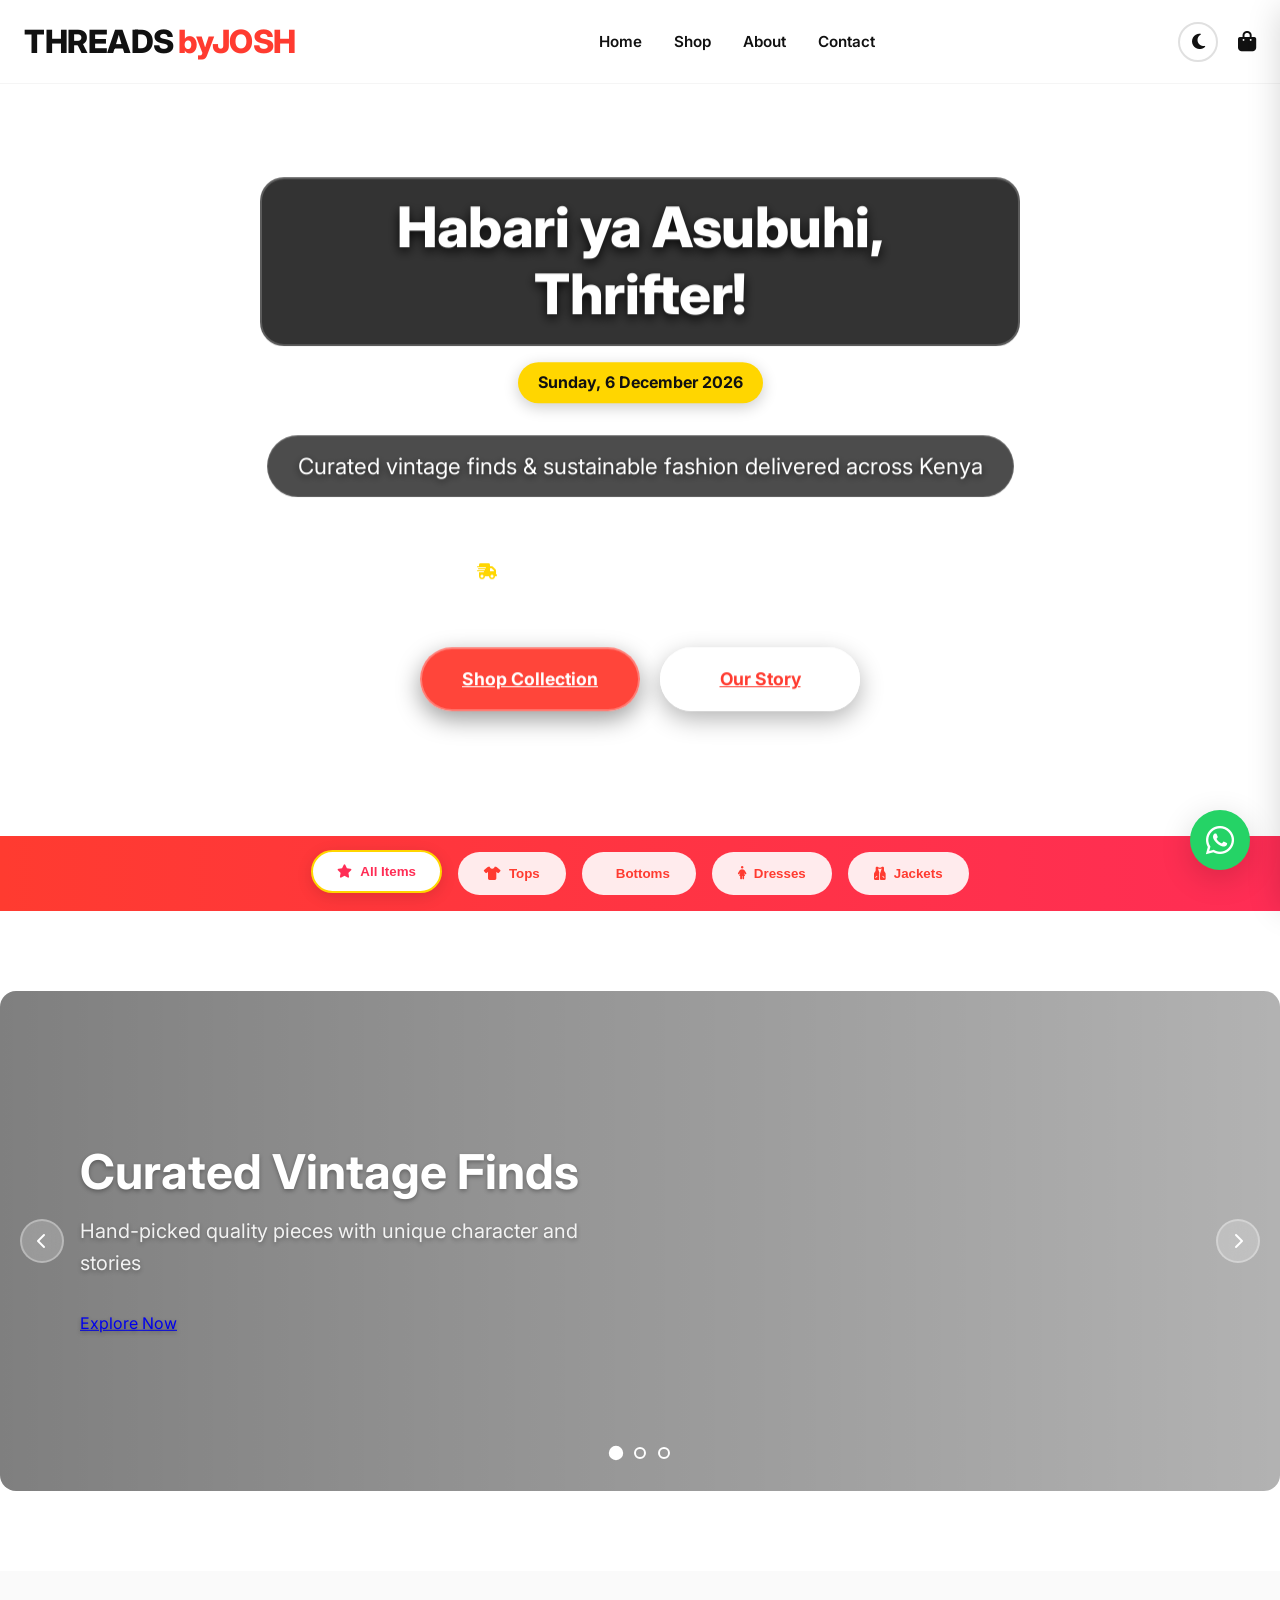
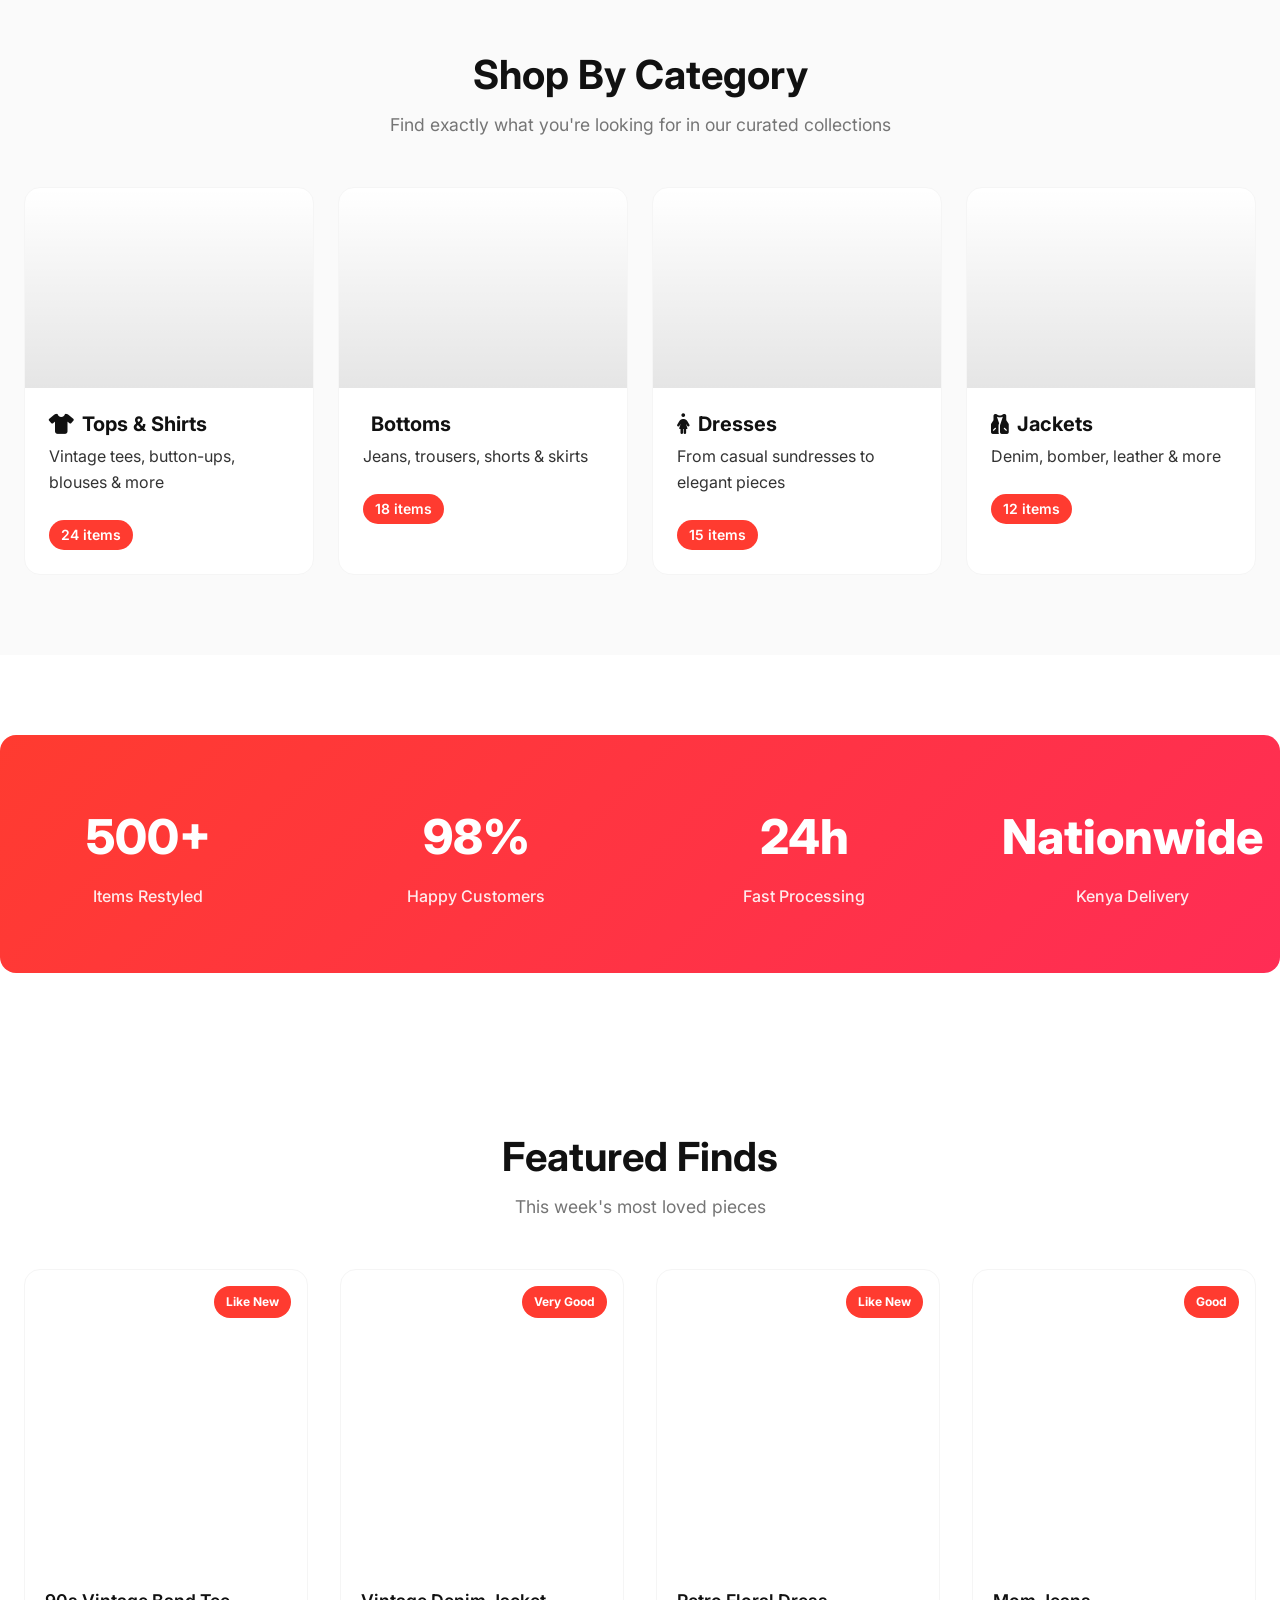
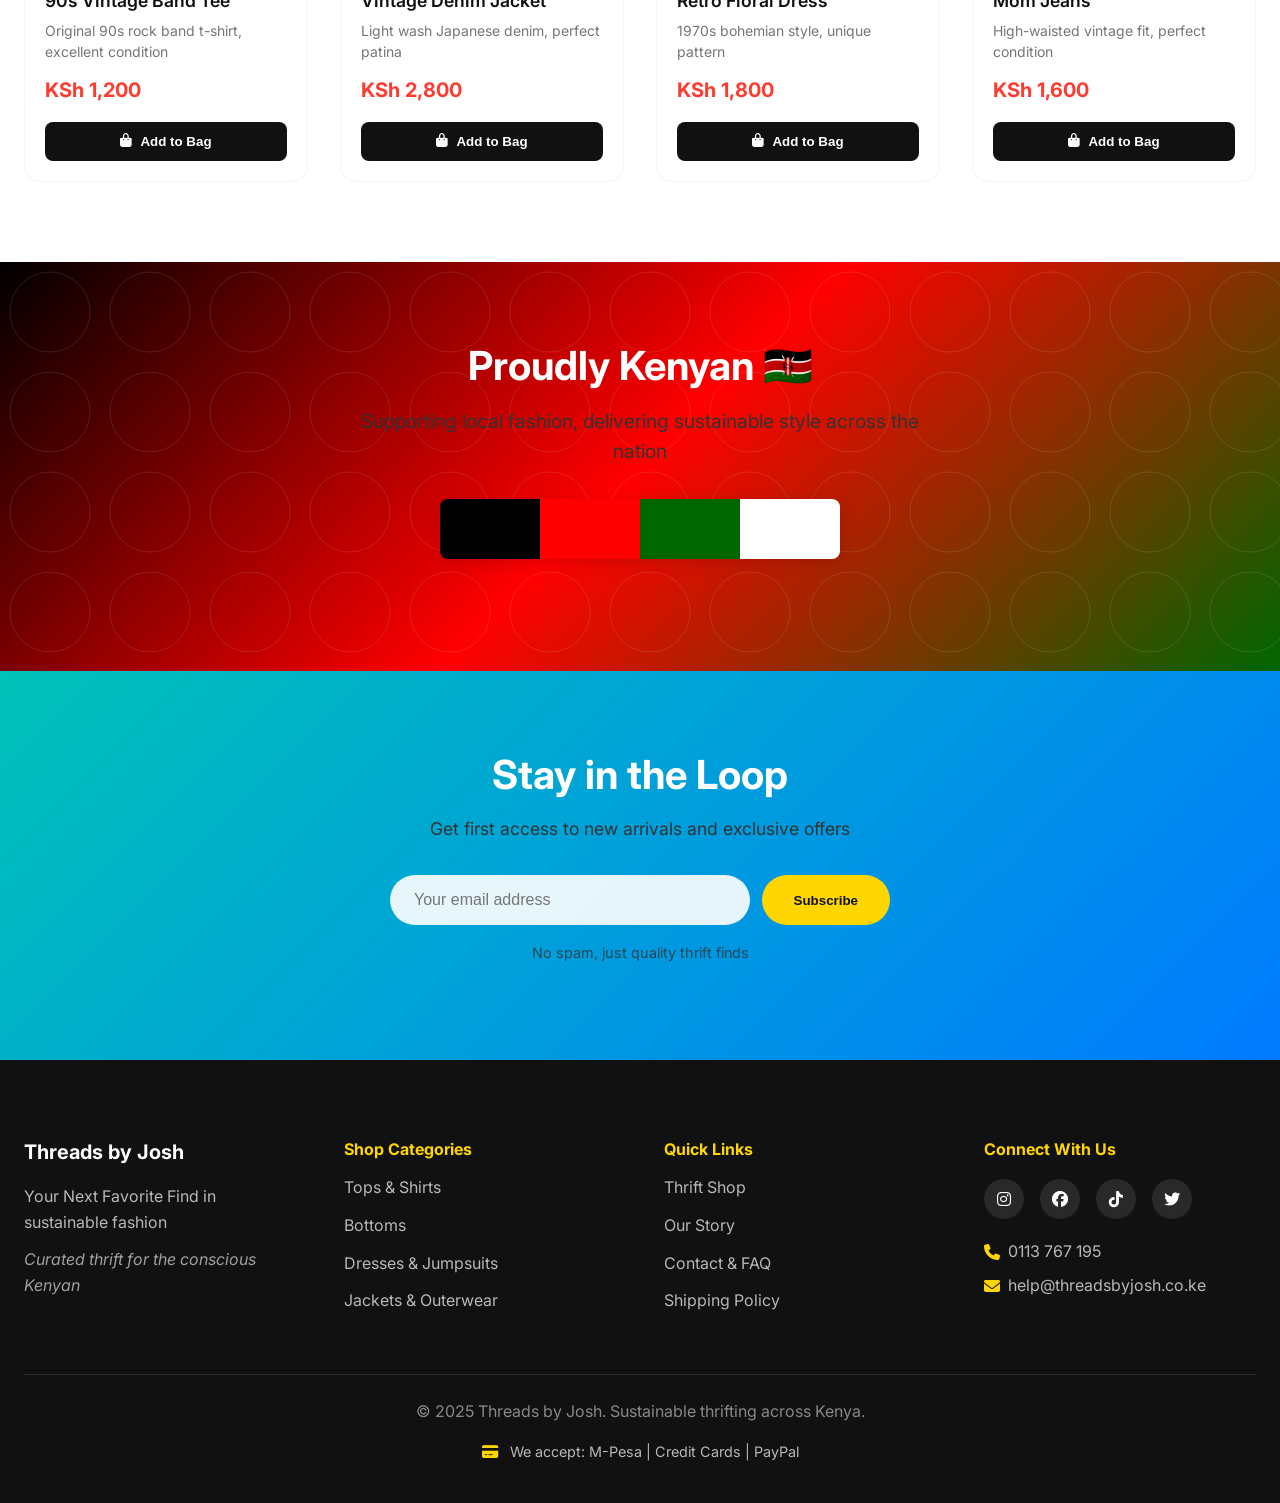
==== index.html @ c1e3c31a "Move website files to root directory" ====
<!DOCTYPE html>
<html lang="en">
<head>

    
    <!-- Add these favicon lines -->
    <link rel="apple-touch-icon" sizes="180x180" href="/apple-touch-icon.png">
    <link rel="icon" type="image/png" sizes="32x32" href="/favicon-32x32.png">
    <link rel="icon" type="image/png" sizes="16x16" href="/favicon-16x16.png">
    <link rel="manifest" href="/site.webmanifest">
    
    <!-- If you just have one logo file (simplest option) -->
    <link rel="shortcut icon" href="favicon.ico" type="image/x-icon">
    <link rel="icon" href="logo.png" type="image/png">
    
    <!-- Or for a simple SVG logo -->
    <link rel="icon" href="logo.svg" type="image/svg+xml">
    
    <!-- Your existing code continues... -->
    <meta charset="UTF-8">
    <meta name="viewport" content="width=device-width, initial-scale=1.0">
    <title>Threads by Josh | Sustainable Thrift Store Kenya</title>
    <!-- Rest of your head section -->

    <meta charset="UTF-8">
    <meta name="viewport" content="width=device-width, initial-scale=1.0">
    <title>Threads by Josh | Sustainable Thrift Store Kenya</title>
    <link rel="stylesheet" href="style.css">
    <link rel="stylesheet" href="https://cdnjs.cloudflare.com/ajax/libs/font-awesome/6.4.0/css/all.min.css">
    <link href="https://fonts.googleapis.com/css2?family=Inter:wght@300;400;500;600;700;800&display=swap" rel="stylesheet">
</head>
<body>
    <!-- Header -->
    <header>
        <div class="container">
            <nav>
                <a href="index.html" class="logo">THREADS<span>byJOSH</span></a>
                <ul class="nav-links">
                    <li><a href="index.html">Home</a></li>
                    <li><a href="products.html">Shop</a></li>
                    <li><a href="about.html">About</a></li>
                    <li><a href="contact.html">Contact</a></li>
                </ul>
                <div class="nav-icons">
                    <button id="themeToggle" class="theme-btn">
                        <i class="fas fa-moon"></i>
                    </button>
                    <div class="cart-icon">
                        <i class="fas fa-shopping-bag"></i>
                        <span class="cart-count">0</span>
                    </div>
                </div>
            </nav>
        </div>
    </header>

    <!-- Hero Section with Slider Background -->
    <section class="hero-slider">
        <div class="hero-slides">
            <!-- Using your local hero images -->
            <div class="hero-slide" style="background-image: url('images/hero/hero-bg-1.jpg');"></div>
            <div class="hero-slide" style="background-image: url('images/hero/hero-bg-2.jpg');"></div>
            <div class="hero-slide" style="background-image: url('images/hero/hero-bg-3.jpg');"></div>
            <div class="hero-slide" style="background-image: url('images/hero/hero-bg-4.jpg');"></div>
        </div>
        
        <div class="hero-content">
            <h1 id="greeting">Habari ya Asubuhi, Thrifter!</h1>
            <p class="date" id="currentDate"></p>
            <p class="tagline">Curated vintage finds & sustainable fashion delivered across Kenya</p>
            
            <div class="shipping-banner">
                <i class="fas fa-shipping-fast"></i>
                <span>FREE delivery on orders over KSh 5,000</span>
            </div>
            
            <div class="hero-buttons">
                <a href="products.html" class="btn">Shop Collection</a>
                <a href="about.html" class="btn btn-outline">Our Story</a>
            </div>
        </div>
        
        <div class="hero-slider-nav">
            <button class="hero-slider-dot active"></button>
            <button class="hero-slider-dot"></button>
            <button class="hero-slider-dot"></button>
            <button class="hero-slider-dot"></button>
        </div>
    </section>

    <!-- Category Navigation -->
    <section class="category-nav">
        <div class="container">
            <button class="category-btn active" data-category="all">
                <i class="fas fa-star"></i> All Items
            </button>
            <button class="category-btn" data-category="tops">
                <i class="fas fa-tshirt"></i> Tops
            </button>
            <button class="category-btn" data-category="bottoms">
                <i class="fas fa-jeans"></i> Bottoms
            </button>
            <button class="category-btn" data-category="dresses">
                <i class="fas fa-female"></i> Dresses
            </button>
            <button class="category-btn" data-category="jackets">
                <i class="fas fa-vest"></i> Jackets
            </button>
        </div>
    </section>

    <!-- Main Image Slider -->
    <section class="image-slider">
        <div class="slider-container">
            <!-- Using your local slider images -->
            <div class="slide" style="background-image: url('images/slider/slider-fashion-1.jpg');">
                <div class="slide-content">
                    <h3>Curated Vintage Finds</h3>
                    <p>Hand-picked quality pieces with unique character and stories</p>
                    <a href="products.html" class="btn" style="margin-top: 20px;">Explore Now</a>
                </div>
            </div>
            
            <div class="slide" style="background-image: url('images/slider/slider-fashion-2.jpg');">
                <div class="slide-content">
                    <h3>Nairobi Street Style</h3>
                    <p>Inspired by the vibrant fashion scene of Nairobi</p>
                    <a href="products.html" class="btn" style="margin-top: 20px;">Shop Styles</a>
                </div>
            </div>
            
            <div class="slide" style="background-image: url('images/slider/slider-fashion-3.jpg');">
                <div class="slide-content">
                    <h3>Sustainable Fashion</h3>
                    <p>Look good while doing good for the planet</p>
                    <a href="about.html" class="btn" style="margin-top: 20px;">Learn More</a>
                </div>
            </div>
        </div>
        
        <button class="slider-nav slider-prev">
            <i class="fas fa-chevron-left"></i>
        </button>
        <button class="slider-nav slider-next">
            <i class="fas fa-chevron-right"></i>
        </button>
        
        <div class="slider-dots">
            <button class="slider-dot active"></button>
            <button class="slider-dot"></button>
            <button class="slider-dot"></button>
        </div>
    </section>

    <!-- Shop Categories Grid -->
    <section class="categories-section">
        <div class="container">
            <div class="section-header">
                <h2>Shop By Category</h2>
                <p class="section-subtitle">Find exactly what you're looking for in our curated collections</p>
            </div>
            
            <div class="categories-grid">
                <!-- Category 1 -->
                <a href="products.html?category=tops" class="category-card" data-category="tops">
                    <div class="category-image" style="background-image: url('images/categories/tops-category.jpg');"></div>
                    <div class="category-content">
                        <h3><i class="fas fa-tshirt"></i> Tops & Shirts</h3>
                        <p>Vintage tees, button-ups, blouses & more</p>
                        <span class="category-count">24 items</span>
                    </div>
                </a>
                
                <!-- Category 2 -->
                <a href="products.html?category=bottoms" class="category-card" data-category="bottoms">
                    <div class="category-image" style="background-image: url('images/categories/bottoms-category.jpg');"></div>
                    <div class="category-content">
                        <h3><i class="fas fa-jeans"></i> Bottoms</h3>
                        <p>Jeans, trousers, shorts & skirts</p>
                        <span class="category-count">18 items</span>
                    </div>
                </a>
                
                <!-- Category 3 -->
                <a href="products.html?category=dresses" class="category-card" data-category="dresses">
                    <div class="category-image" style="background-image: url('images/categories/dresses-category.jpg');"></div>
                    <div class="category-content">
                        <h3><i class="fas fa-female"></i> Dresses</h3>
                        <p>From casual sundresses to elegant pieces</p>
                        <span class="category-count">15 items</span>
                    </div>
                </a>
                
                <!-- Category 4 -->
                <a href="products.html?category=jackets" class="category-card" data-category="jackets">
                    <div class="category-image" style="background-image: url('images/categories/jackets-category.jpg');"></div>
                    <div class="category-content">
                        <h3><i class="fas fa-vest"></i> Jackets</h3>
                        <p>Denim, bomber, leather & more</p>
                        <span class="category-count">12 items</span>
                    </div>
                </a>
            </div>
        </div>
    </section>

    <!-- Quick Stats -->
    <div class="quick-stats">
        <div class="stat-item">
            <span class="stat-number">500+</span>
            <span class="stat-label">Items Restyled</span>
        </div>
        <div class="stat-item">
            <span class="stat-number">98%</span>
            <span class="stat-label">Happy Customers</span>
        </div>
        <div class="stat-item">
            <span class="stat-number">24h</span>
            <span class="stat-label">Fast Processing</span>
        </div>
        <div class="stat-item">
            <span class="stat-number">Nationwide</span>
            <span class="stat-label">Kenya Delivery</span>
        </div>
    </div>

    <!-- Featured Products -->
    <section class="featured-products">
        <div class="container">
            <div class="section-header">
                <h2>Featured Finds</h2>
                <p class="section-subtitle">This week's most loved pieces</p>
            </div>
            
            <div class="products-grid">
                <!-- Product 1 -->
                <div class="product-card">
                    <div class="product-image" style="background-image: url('images/products/90s-band-tee.jpg');">
                        <span class="product-badge">Like New</span>
                    </div>
                    <div class="product-content">
                        <h3 class="product-title">90s Vintage Band Tee</h3>
                        <p class="product-description">Original 90s rock band t-shirt, excellent condition</p>
                        <div class="product-price">KSh 1,200</div>
                        <button class="add-to-cart" data-id="1">
                            <i class="fas fa-shopping-bag"></i> Add to Bag
                        </button>
                    </div>
                </div>
                
                <!-- Product 2 -->
                <div class="product-card">
                    <div class="product-image" style="background-image: url('images/products/vintage-denim-jacket.jpg');">
                        <span class="product-badge">Very Good</span>
                    </div>
                    <div class="product-content">
                        <h3 class="product-title">Vintage Denim Jacket</h3>
                        <p class="product-description">Light wash Japanese denim, perfect patina</p>
                        <div class="product-price">KSh 2,800</div>
                        <button class="add-to-cart" data-id="2">
                            <i class="fas fa-shopping-bag"></i> Add to Bag
                        </button>
                    </div>
                </div>
                
                <!-- Product 3 -->
                <div class="product-card">
                    <div class="product-image" style="background-image: url('images/products/retro-floral-dress.jpg');">
                        <span class="product-badge">Like New</span>
                    </div>
                    <div class="product-content">
                        <h3 class="product-title">Retro Floral Dress</h3>
                        <p class="product-description">1970s bohemian style, unique pattern</p>
                        <div class="product-price">KSh 1,800</div>
                        <button class="add-to-cart" data-id="3">
                            <i class="fas fa-shopping-bag"></i> Add to Bag
                        </button>
                    </div>
                </div>
                
                <!-- Product 4 -->
                <div class="product-card">
                    <div class="product-image" style="background-image: url('images/products/mom-jeans.jpg');">
                        <span class="product-badge">Good</span>
                    </div>
                    <div class="product-content">
                        <h3 class="product-title">Mom Jeans</h3>
                        <p class="product-description">High-waisted vintage fit, perfect condition</p>
                        <div class="product-price">KSh 1,600</div>
                        <button class="add-to-cart" data-id="4">
                            <i class="fas fa-shopping-bag"></i> Add to Bag
                        </button>
                    </div>
                </div>
            </div>
        </div>
    </section>

    <!-- Kenya Pride -->
    <section class="kenya-pride">
        <div class="container">
            <h2>Proudly Kenyan 🇰🇪</h2>
            <p style="font-size: 1.2rem; margin: 1rem 0; max-width: 600px; margin: 1rem auto;">
                Supporting local fashion, delivering sustainable style across the nation
            </p>
            <div class="kenya-flag">
                <div class="flag-stripe flag-black"></div>
                <div class="flag-stripe flag-red"></div>
                <div class="flag-stripe flag-green"></div>
                <div class="flag-stripe flag-white"></div>
            </div>
        </div>
    </section>

    <!-- Newsletter -->
    <section class="newsletter">
        <div class="container">
            <h2>Stay in the Loop</h2>
            <p style="margin: 1rem 0; font-size: 1.1rem;">
                Get first access to new arrivals and exclusive offers
            </p>
            <form class="newsletter-form">
                <input type="email" class="newsletter-input" placeholder="Your email address" required>
                <button type="submit" class="newsletter-btn">Subscribe</button>
            </form>
            <p style="margin-top: 1rem; font-size: 0.9rem; opacity: 0.8;">
                No spam, just quality thrift finds
            </p>
        </div>
    </section>

    <!-- Footer -->

<!-- Footer -->
<footer>
    <div class="container">
        <div class="footer-content">
            <div class="footer-section">
                <h3>Threads by Josh</h3>
                <p>Your Next Favorite Find in sustainable fashion</p>
                <p class="footer-tagline">Curated thrift for the conscious Kenyan</p>
            </div>
            <div class="footer-section">
                <h4>Shop Categories</h4>
                <a href="products.html?category=tops">Tops & Shirts</a>
                <a href="products.html?category=bottoms">Bottoms</a>
                <a href="products.html?category=dresses">Dresses & Jumpsuits</a>
                <a href="products.html?category=jackets">Jackets & Outerwear</a>
            </div>
            <div class="footer-section">
                <h4>Quick Links</h4>
                <a href="products.html">Thrift Shop</a>
                <a href="about.html">Our Story</a>
                <a href="contact.html">Contact & FAQ</a>
                <a href="contact.html#shipping">Shipping Policy</a>
            </div>
            <div class="footer-section">
                <h4>Connect With Us</h4>
                <div class="social-icons">
                    <a href="https://instagram.com/threadsbyjosh" target="_blank" aria-label="Instagram"><i class="fab fa-instagram"></i></a>
                    <a href="https://facebook.com/threadsbyjosh" target="_blank" aria-label="Facebook"><i class="fab fa-facebook"></i></a>
                    <a href="https://tiktok.com/@threadsbyjosh" target="_blank" aria-label="TikTok"><i class="fab fa-tiktok"></i></a>
                    <a href="https://x.com/threadsbyjosh" target="_blank" aria-label="X/Twitter"><i class="fab fa-twitter"></i></a>
                </div>
                <div class="contact-info">
                    <p><i class="fas fa-phone"></i> 0113 767 195</p>
                    <p><i class="fas fa-envelope"></i> help@threadsbyjosh.co.ke</p>
                </div>
            </div>
        </div>
        <p class="copyright">&copy; 2025 Threads by Josh. Sustainable thrifting across Kenya.</p>
        <p class="payment-methods">
            <i class="fas fa-credit-card"></i> We accept: M-Pesa | Credit Cards | PayPal
        </p>
    </div>
</footer>

   

    <!-- Cart Sidebar -->
    <div class="cart-sidebar">
        <div class="cart-header">
            <h3>Your Bag</h3>
            <button class="close-cart">
                <i class="fas fa-times"></i>
            </button>
        </div>
        <div class="cart-items">
            <!-- Cart items will be added here -->
        </div>
        <div class="cart-total">
            <h4>Total: KSh <span id="cartTotal">0</span></h4>
            <button class="checkout-btn">Proceed to Checkout</button>
            <p style="margin-top: 1rem; font-size: 0.9rem; opacity: 0.7;">
                Free delivery on orders over KSh 5,000
            </p>
        </div>
    </div>
    
    <div class="cart-overlay"></div>

    <!-- WhatsApp Float -->
    <a href="https://wa.me/254113767195?text=Hello%20Threads%20by%20Josh!%20I%20have%20a%20question%20about%20your%20thrift%20store." 
       class="whatsapp-float" 
       target="_blank" 
       aria-label="Chat on WhatsApp">
        <i class="fab fa-whatsapp"></i>
    </a>

    <script src="script.js"></script>
</body>
</html>
<link rel="icon" href="logo.png" type="image/png">
---- style.css ----
/* =========================================== */
/* THREADS BY JOSH - Complete Final CSS */
/* =========================================== */

/* Reset & Base Styles */
* {
    margin: 0;
    padding: 0;
    box-sizing: border-box;
}

:root {
    /* Thrifted.com Inspired Color Palette */
    --primary: #FF3B30; /* Vibrant red/orange */
    --secondary: #00C2B8; /* Turquoise teal */
    --accent: #FFD600; /* Bright yellow */
    --light: #FFFFFF;
    --dark: #111111;
    --text: #333333;
    --bg-light: #FAFAFA;
    --bg-dark: #0A0A0A;
    --gray-light: #F5F5F5;
    --gray-medium: #E0E0E0;
    --gray-dark: #757575;
    
    /* Additional vibrant colors */
    --vibrant-pink: #FF2D55;
    --vibrant-purple: #5856D6;
    --vibrant-green: #34C759;
    --vibrant-blue: #007AFF;
    
    /* Effects */
    --transition: all 0.3s cubic-bezier(0.4, 0, 0.2, 1);
    --shadow-sm: 0 2px 8px rgba(0, 0, 0, 0.08);
    --shadow-md: 0 4px 16px rgba(0, 0, 0, 0.12);
    --shadow-lg: 0 8px 32px rgba(0, 0, 0, 0.16);
    --radius-sm: 4px;
    --radius-md: 8px;
    --radius-lg: 16px;
    --radius-xl: 24px;
    --radius-full: 999px;
}

body {
    font-family: 'Inter', -apple-system, BlinkMacSystemFont, 'Segoe UI', Roboto, Oxygen, Ubuntu, Cantarell, sans-serif;
    line-height: 1.6;
    color: var(--text);
    background: var(--light);
    transition: var(--transition);
    -webkit-font-smoothing: antialiased;
}

body.dark-mode {
    --light: var(--bg-dark);
    --dark: #FFFFFF;
    --text: #E0E0E0;
    --bg-light: var(--bg-dark);
    background: var(--bg-dark);
    color: var(--dark);
}

.container {
    max-width: 1280px;
    margin: 0 auto;
    padding: 0 24px;
}

/* ========== TYPOGRAPHY ========== */
h1, h2, h3, h4, h5, h6 {
    font-weight: 700;
    line-height: 1.2;
    margin-bottom: 1rem;
}

h1 {
    font-size: 3.5rem;
    font-weight: 800;
    letter-spacing: -0.5px;
}

h2 {
    font-size: 2.5rem;
    font-weight: 700;
}

h3 {
    font-size: 1.75rem;
}

h4 {
    font-size: 1.25rem;
}

p {
    margin-bottom: 1rem;
    color: var(--text);
}

body.dark-mode p {
    color: var(--dark);
}

/* Logo */
.logo {
    font-size: 2rem;
    font-weight: 800;
    color: var(--dark);
    text-decoration: none;
    letter-spacing: -0.5px;
    display: flex;
    align-items: center;
    gap: 4px;
}

.logo span {
    color: var(--primary);
}

.dark-mode .logo {
    color: var(--dark);
}

/* ========== HEADER & NAVIGATION ========== */
header {
    background: var(--light);
    padding: 16px 0;
    position: sticky;
    top: 0;
    z-index: 1000;
    border-bottom: 1px solid var(--gray-light);
    backdrop-filter: blur(10px);
    background: rgba(255, 255, 255, 0.95);
}

.dark-mode header {
    background: rgba(10, 10, 10, 0.95);
    border-bottom: 1px solid rgba(255, 255, 255, 0.1);
}

nav {
    display: flex;
    justify-content: space-between;
    align-items: center;
}

.nav-links {
    display: flex;
    list-style: none;
    gap: 32px;
}

.nav-links a {
    color: var(--dark);
    text-decoration: none;
    font-weight: 600;
    font-size: 0.95rem;
    transition: var(--transition);
    position: relative;
    padding: 8px 0;
}

.dark-mode .nav-links a {
    color: var(--dark);
}

.nav-links a:hover,
.nav-links a.active {
    color: var(--primary);
}

.nav-links a::after {
    content: '';
    position: absolute;
    bottom: 0;
    left: 0;
    width: 0;
    height: 2px;
    background: var(--primary);
    transition: var(--transition);
}

.nav-links a:hover::after,
.nav-links a.active::after {
    width: 100%;
}

.nav-icons {
    display: flex;
    align-items: center;
    gap: 20px;
}

/* Theme Toggle Button */
.theme-btn {
    width: 40px;
    height: 40px;
    border-radius: var(--radius-full);
    border: 2px solid var(--gray-medium);
    background: transparent;
    color: var(--dark);
    cursor: pointer;
    display: flex;
    align-items: center;
    justify-content: center;
    transition: var(--transition);
    font-size: 1.1rem;
}

.dark-mode .theme-btn {
    border-color: rgba(255, 255, 255, 0.2);
    color: var(--dark);
}

.theme-btn:hover {
    border-color: var(--primary);
    background: var(--primary);
    color: white;
    transform: rotate(15deg);
}

/* Cart Icon */
.cart-icon {
    position: relative;
    cursor: pointer;
    font-size: 1.3rem;
    color: var(--dark);
    transition: var(--transition);
}

.dark-mode .cart-icon {
    color: var(--dark);
}

.cart-icon:hover {
    color: var(--primary);
    transform: translateY(-2px);
}

.cart-count {
    position: absolute;
    top: -8px;
    right: -8px;
    background: var(--primary);
    color: white;
    font-size: 0.75rem;
    font-weight: 700;
    width: 20px;
    height: 20px;
    border-radius: var(--radius-full);
    display: flex;
    align-items: center;
    justify-content: center;
}

/* ========== HERO SLIDER ========== */

/* ========== HERO SLIDER ========== */
.hero-slider {
    min-height: 80vh;
    position: relative;
    overflow: hidden;
}

.hero-slides {
    display: flex;
    height: 100%;
    transition: transform 0.5s ease;
}

.hero-slide {
    min-width: 100%;
    height: 80vh;
    background-size: cover;
    background-position: center;
    position: relative;
}

/* NO COLOR OVERLAY - Just pure images */

.hero-content {
    position: absolute;
    top: 50%;
    left: 50%;
    transform: translate(-50%, -50%);
    z-index: 2;
    color: white;
    text-align: center;
    width: 100%;
    max-width: 800px;
    padding: 0 20px;
}

/* Main greeting text */
.hero-content h1 {
    font-size: 3.5rem;
    margin-bottom: 1rem;
    animation: fadeInUp 0.8s ease;
    background: rgba(0, 0, 0, 0.8);
    display: inline-block;
    padding: 15px 40px;
    border-radius: var(--radius-xl);
    backdrop-filter: blur(10px);
    border: 2px solid rgba(255, 255, 255, 0.2);
    text-shadow: 0 4px 12px rgba(0, 0, 0, 0.9);
}

/* Tagline */
.tagline {
    font-size: 1.4rem;
    color: white;
    margin-bottom: 1.5rem;
    animation: fadeInUp 0.8s ease 0.2s both;
    background: rgba(0, 0, 0, 0.7);
    display: inline-block;
    padding: 12px 30px;
    border-radius: var(--radius-full);
    backdrop-filter: blur(10px);
    border: 1px solid rgba(255, 255, 255, 0.15);
    text-shadow: 0 2px 8px rgba(0, 0, 0, 0.7);
}

/* Date */
.date {
    font-size: 1rem;
    background: var(--accent);
    color: var(--dark);
    padding: 8px 20px;
    border-radius: var(--radius-full);
    font-weight: 700;
    animation: fadeInUp 0.8s ease 0.4s both;
    display: inline-block;
    margin-bottom: 2rem;
    box-shadow: 0 4px 15px rgba(0, 0, 0, 0.2);
}

/* Shipping banner */
.shipping-banner {
    display: inline-flex;
    align-items: center;
    gap: 8px;
    background: rgba(0, 0, 0, 0.8);
    color: white;
    padding: 12px 24px;
    border-radius: var(--radius-full);
    margin-top: 10px;
    margin-bottom: 30px;
    backdrop-filter: blur(10px);
    border: 1px solid rgba(255, 255, 255, 0.2);
    animation: fadeInUp 0.8s ease 0.8s both;
}

.shipping-banner i {
    color: var(--accent);
}

/* ========== HERO BUTTONS (FIXED) ========== */
.hero-buttons {
    display: flex;
    gap: 20px;
    justify-content: center;
    margin-top: 20px;
    animation: fadeInUp 0.8s ease 1s both;
}

/* Primary button - Shop Collection */
.hero-buttons .btn {
    background: rgba(255, 59, 48, 0.95);
    color: white;
    border: none;
    padding: 16px 40px;
    font-size: 1.1rem;
    font-weight: 700;
    border-radius: var(--radius-full);
    backdrop-filter: blur(10px);
    border: 2px solid rgba(255, 255, 255, 0.3);
    min-width: 200px;
    text-align: center;
    box-shadow: 0 8px 25px rgba(0, 0, 0, 0.4);
    transition: all 0.3s ease;
}

.hero-buttons .btn:hover {
    background: #FF2D55;
    transform: translateY(-4px) scale(1.05);
    border-color: rgba(255, 255, 255, 0.5);
    box-shadow: 0 15px 40px rgba(255, 45, 85, 0.5);
}

/* Secondary button - Our Story */
.hero-buttons .btn-outline {
    background: rgba(255, 255, 255, 0.9);
    border: 2px solid white;
    color: var(--primary);
    padding: 16px 40px;
    font-size: 1.1rem;
    font-weight: 700;
    border-radius: var(--radius-full);
    backdrop-filter: blur(10px);
    min-width: 200px;
    text-align: center;
    box-shadow: 0 8px 25px rgba(0, 0, 0, 0.3);
    transition: all 0.3s ease;
}

.hero-buttons .btn-outline:hover {
    background: white;
    color: var(--primary);
    transform: translateY(-4px) scale(1.05);
    box-shadow: 0 15px 40px rgba(255, 255, 255, 0.3);
}

/* Hero slider navigation */
.hero-slider-nav {
    position: absolute;
    bottom: 40px;
    left: 50%;
    transform: translateX(-50%);
    display: flex;
    gap: 12px;
    z-index: 3;
}

.hero-slider-dot {
    width: 10px;
    height: 10px;
    border-radius: var(--radius-full);
    border: 2px solid white;
    background: transparent;
    cursor: pointer;
    transition: var(--transition);
}

.hero-slider-dot.active {
    background: white;
    transform: scale(1.2);
}

/* Shipping banner */
.shipping-banner {
    display: inline-flex;
    align-items: center;
    gap: 8px;
    background: rgba(255, 255, 255, 0.2);
    padding: 12px 24px;
    border-radius: var(--radius-full);
    margin-top: 24px;
    backdrop-filter: blur(10px);
    border: 1px solid rgba(255, 255, 255, 0.3);
    animation: fadeInUp 0.8s ease 0.8s both;
}

.shipping-banner i {
    color: var(--accent);
}

/* Hero slider navigation */
.hero-slider-nav {
    position: absolute;
    bottom: 40px;
    left: 50%;
    transform: translateX(-50%);
    display: flex;
    gap: 12px;
    z-index: 3;
}

.hero-slider-dot {
    width: 10px;
    height: 10px;
    border-radius: var(--radius-full);
    border: 2px solid white;
    background: transparent;
    cursor: pointer;
    transition: var(--transition);
}

.hero-slider-dot.active {
    background: white;
    transform: scale(1.2);
}

/* ========== CATEGORY NAVIGATION ========== */
.category-nav {
    background: linear-gradient(90deg, var(--primary), var(--vibrant-pink));
    padding: 1rem 0;
    margin: 2rem 0;
    position: sticky;
    top: 73px;
    z-index: 999;
}

.category-nav .container {
    display: flex;
    justify-content: center;
    gap: 1rem;
    flex-wrap: wrap;
}

.category-btn {
    padding: 12px 24px;
    background: rgba(255, 255, 255, 0.9);
    color: var(--primary);
    border: 2px solid transparent;
    border-radius: var(--radius-full);
    font-weight: 700;
    cursor: pointer;
    transition: var(--transition);
    display: flex;
    align-items: center;
    gap: 8px;
}

.category-btn:hover,
.category-btn.active {
    background: white;
    color: var(--vibrant-pink);
    border-color: var(--accent);
    transform: translateY(-2px);
    box-shadow: var(--shadow-md);
}

/* ========== IMAGE SLIDER ========== */
.image-slider {
    position: relative;
    height: 500px;
    overflow: hidden;
    border-radius: var(--radius-lg);
    margin: 80px 0;
}

.slider-container {
    display: flex;
    height: 100%;
    transition: transform 0.5s cubic-bezier(0.4, 0, 0.2, 1);
}

.slide {
    min-width: 100%;
    height: 100%;
    background-size: cover;
    background-position: center;
    position: relative;
}

.slide::after {
    content: '';
    position: absolute;
    top: 0;
    left: 0;
    right: 0;
    bottom: 0;
    background: linear-gradient(to right, rgba(0,0,0,0.5), rgba(0,0,0,0.3));
}

.slide-content {
    position: absolute;
    top: 50%;
    left: 80px;
    transform: translateY(-50%);
    z-index: 2;
    color: white;
    max-width: 500px;
    text-shadow: 0 2px 4px rgba(0,0,0,0.3);
}

.slide-content h3 {
    font-size: 3rem;
    color: white;
    margin-bottom: 16px;
    line-height: 1.1;
}

.slide-content p {
    font-size: 1.25rem;
    color: rgba(255, 255, 255, 0.9);
    margin-bottom: 32px;
}

/* Smaller, elegant slider arrows */
.slider-nav {
    position: absolute;
    top: 50%;
    transform: translateY(-50%);
    width: 44px;
    height: 44px;
    background: rgba(255, 255, 255, 0.2);
    backdrop-filter: blur(10px);
    border: 2px solid rgba(255, 255, 255, 0.3);
    border-radius: var(--radius-full);
    display: flex;
    align-items: center;
    justify-content: center;
    cursor: pointer;
    transition: var(--transition);
    z-index: 3;
    font-size: 1rem;
    color: white;
}

.slider-nav:hover {
    background: rgba(255, 255, 255, 0.3);
    border-color: rgba(255, 255, 255, 0.5);
    transform: translateY(-50%) scale(1.1);
}

.slider-prev {
    left: 20px;
}

.slider-next {
    right: 20px;
}

.slider-dots {
    position: absolute;
    bottom: 32px;
    left: 50%;
    transform: translateX(-50%);
    display: flex;
    gap: 12px;
    z-index: 3;
}

.slider-dot {
    width: 12px;
    height: 12px;
    border-radius: var(--radius-full);
    border: 2px solid white;
    background: transparent;
    cursor: pointer;
    transition: var(--transition);
}

.slider-dot.active {
    background: white;
    transform: scale(1.2);
}

/* ========== SHOP CATEGORIES ========== */
.categories-section {
    padding: 80px 0;
    background: var(--bg-light);
}

.dark-mode .categories-section {
    background: var(--bg-dark);
}

.section-header {
    text-align: center;
    margin-bottom: 48px;
}

.section-header h2 {
    font-size: 2.5rem;
    color: var(--dark);
    margin-bottom: 12px;
}

.dark-mode .section-header h2 {
    color: var(--dark);
}

.section-subtitle {
    font-size: 1.1rem;
    color: var(--gray-dark);
    max-width: 600px;
    margin: 0 auto;
}

.dark-mode .section-subtitle {
    color: rgba(255, 255, 255, 0.6);
}

/* Category Grid */
.categories-grid {
    display: grid;
    grid-template-columns: repeat(auto-fit, minmax(280px, 1fr));
    gap: 24px;
    margin-top: 40px;
}

.category-card {
    background: var(--light);
    border-radius: var(--radius-lg);
    overflow: hidden;
    transition: var(--transition);
    text-decoration: none;
    color: inherit;
    border: 1px solid var(--gray-light);
    position: relative;
}

.dark-mode .category-card {
    background: rgba(255, 255, 255, 0.05);
    border-color: rgba(255, 255, 255, 0.1);
}

.category-card:hover {
    transform: translateY(-8px);
    box-shadow: var(--shadow-lg);
    border-color: var(--primary);
}

.category-image {
    height: 200px;
    width: 100%;
    background-size: cover;
    background-position: center;
    position: relative;
}

.category-image::after {
    content: '';
    position: absolute;
    top: 0;
    left: 0;
    right: 0;
    bottom: 0;
    background: linear-gradient(to bottom, transparent 0%, rgba(0,0,0,0.1) 100%);
}

.category-content {
    padding: 24px;
}

.category-content h3 {
    font-size: 1.25rem;
    margin-bottom: 8px;
    color: var(--dark);
    display: flex;
    align-items: center;
    gap: 8px;
}

.dark-mode .category-content h3 {
    color: var(--dark);
}

.category-count {
    display: inline-block;
    background: var(--primary);
    color: white;
    padding: 4px 12px;
    border-radius: var(--radius-full);
    font-size: 0.875rem;
    font-weight: 600;
    margin-top: 8px;
}

/* ========== FEATURED PRODUCTS ========== */
.featured-products {
    padding: 80px 0;
    background: var(--light);
}

.dark-mode .featured-products {
    background: var(--bg-dark);
}

.products-grid {
    display: grid;
    grid-template-columns: repeat(auto-fill, minmax(280px, 1fr));
    gap: 32px;
    margin-top: 40px;
}

.product-card {
    background: var(--light);
    border-radius: var(--radius-lg);
    overflow: hidden;
    transition: var(--transition);
    border: 1px solid var(--gray-light);
    position: relative;
}

.dark-mode .product-card {
    background: rgba(255, 255, 255, 0.05);
    border-color: rgba(255, 255, 255, 0.1);
}

.product-card:hover {
    transform: translateY(-4px);
    box-shadow: var(--shadow-lg);
    border-color: var(--primary);
}

.product-image {
    height: 300px;
    width: 100%;
    background-size: cover;
    background-position: center;
    position: relative;
}

.product-badge {
    position: absolute;
    top: 16px;
    right: 16px;
    background: var(--primary);
    color: white;
    padding: 6px 12px;
    border-radius: var(--radius-full);
    font-size: 0.75rem;
    font-weight: 700;
    z-index: 1;
}

.product-content {
    padding: 20px;
}

.product-title {
    font-size: 1.1rem;
    font-weight: 600;
    margin-bottom: 8px;
    color: var(--dark);
}

.dark-mode .product-title {
    color: var(--dark);
}

.product-description {
    font-size: 0.875rem;
    color: var(--gray-dark);
    margin-bottom: 12px;
    line-height: 1.5;
}

.dark-mode .product-description {
    color: rgba(255, 255, 255, 0.6);
}

.product-price {
    font-size: 1.25rem;
    font-weight: 700;
    color: var(--primary);
    margin-bottom: 16px;
}

.add-to-cart {
    width: 100%;
    padding: 12px;
    background: var(--dark);
    color: white;
    border: none;
    border-radius: var(--radius-md);
    font-weight: 600;
    cursor: pointer;
    transition: var(--transition);
    display: flex;
    align-items: center;
    justify-content: center;
    gap: 8px;
}

.dark-mode .add-to-cart {
    background: var(--light);
    color: var(--dark);
}

.add-to-cart:hover {
    background: var(--primary);
    transform: scale(1.02);
}

/* ========== QUICK STATS ========== */
.quick-stats {
    display: grid;
    grid-template-columns: repeat(auto-fit, minmax(200px, 1fr));
    gap: 32px;
    padding: 64px 0;
    background: linear-gradient(135deg, var(--primary), var(--vibrant-pink));
    border-radius: var(--radius-lg);
    margin: 80px 0;
}

.stat-item {
    text-align: center;
    color: white;
}

.stat-number {
    font-size: 3rem;
    font-weight: 800;
    display: block;
    margin-bottom: 8px;
}

.stat-label {
    font-size: 1rem;
    opacity: 0.9;
    font-weight: 500;
}

/* ========== ABOUT PAGE STYLES ========== */
.about-page {
    padding: 60px 0;
}

.about-hero {
    text-align: center;
    padding: 60px 0;
    background: linear-gradient(135deg, rgba(255, 59, 48, 0.1), rgba(0, 194, 184, 0.1));
    border-radius: var(--radius-lg);
    margin-bottom: 60px;
}

.about-hero h1 {
    font-size: 3.5rem;
    color: var(--dark);
    margin-bottom: 16px;
}

.dark-mode .about-hero h1 {
    color: var(--dark);
}

.about-hero .subtitle {
    font-size: 1.25rem;
    color: var(--gray-dark);
    max-width: 600px;
    margin: 0 auto;
}

.about-content {
    display: grid;
    grid-template-columns: 1fr 1fr;
    gap: 60px;
    align-items: center;
    margin-bottom: 80px;
}

.about-text h2 {
    color: var(--dark);
    margin-bottom: 24px;
}

.about-text p {
    margin-bottom: 20px;
    font-size: 1.1rem;
    line-height: 1.8;
}

.about-text p strong {
    color: var(--primary);
    font-size: 1.2rem;
}

.about-image {
    height: 500px;
    border-radius: var(--radius-lg);
    background: linear-gradient(135deg, var(--primary), var(--secondary));
    background-image: url('images/about/about-story.jpg');
    background-size: cover;
    background-position: center;
    box-shadow: var(--shadow-lg);
}

.mission-section {
    background: linear-gradient(135deg, var(--secondary), var(--vibrant-blue));
    padding: 60px;
    border-radius: var(--radius-lg);
    margin-bottom: 80px;
    text-align: center;
    color: white;
}

.mission-section h2 {
    color: white;
    margin-bottom: 32px;
    display: flex;
    align-items: center;
    justify-content: center;
    gap: 12px;
}

.mission-card {
    background: rgba(255, 255, 255, 0.1);
    backdrop-filter: blur(10px);
    padding: 40px;
    border-radius: var(--radius-lg);
    max-width: 800px;
    margin: 0 auto;
    border: 1px solid rgba(255, 255, 255, 0.2);
}

.mission-card p {
    font-size: 1.5rem;
    font-style: italic;
    line-height: 1.6;
    color: white;
}

.values {
    margin-bottom: 80px;
}

.values h2 {
    text-align: center;
    margin-bottom: 40px;
    color: var(--dark);
}

.values-grid {
    display: grid;
    grid-template-columns: repeat(auto-fit, minmax(250px, 1fr));
    gap: 32px;
}

.value-card {
    background: var(--light);
    padding: 32px;
    border-radius: var(--radius-lg);
    text-align: center;
    transition: var(--transition);
    border: 1px solid var(--gray-light);
}

.dark-mode .value-card {
    background: rgba(255, 255, 255, 0.05);
    border-color: rgba(255, 255, 255, 0.1);
}

.value-card:hover {
    transform: translateY(-8px);
    box-shadow: var(--shadow-lg);
    border-color: var(--primary);
}

.value-card i {
    font-size: 2.5rem;
    color: var(--primary);
    margin-bottom: 20px;
    display: inline-block;
}

.value-card h3 {
    margin-bottom: 12px;
    color: var(--dark);
}

.dark-mode .value-card h3 {
    color: var(--dark);
}

.process {
    margin-bottom: 80px;
}

.process h2 {
    text-align: center;
    margin-bottom: 40px;
    color: var(--dark);
}

.process-steps {
    display: grid;
    grid-template-columns: repeat(auto-fit, minmax(250px, 1fr));
    gap: 32px;
}

.step {
    background: var(--light);
    padding: 32px;
    border-radius: var(--radius-lg);
    text-align: center;
    position: relative;
    border: 1px solid var(--gray-light);
    transition: var(--transition);
}

.dark-mode .step {
    background: rgba(255, 255, 255, 0.05);
    border-color: rgba(255, 255, 255, 0.1);
}

.step:hover {
    transform: translateY(-8px);
    box-shadow: var(--shadow-lg);
    border-color: var(--primary);
}

.step-number {
    position: absolute;
    top: -20px;
    left: 50%;
    transform: translateX(-50%);
    width: 40px;
    height: 40px;
    background: var(--primary);
    color: white;
    border-radius: var(--radius-full);
    display: flex;
    align-items: center;
    justify-content: center;
    font-weight: 700;
    font-size: 1.25rem;
}

.step h3 {
    margin-bottom: 12px;
    color: var(--dark);
}

.dark-mode .step h3 {
    color: var(--dark);
}

.impact {
    background: linear-gradient(135deg, rgba(255, 59, 48, 0.05), rgba(0, 194, 184, 0.05));
    padding: 60px;
    border-radius: var(--radius-lg);
}

.impact h2 {
    text-align: center;
    margin-bottom: 40px;
    color: var(--dark);
}

.dark-mode .impact h2 {
    color: var(--dark);
}

.impact-message {
    max-width: 800px;
    margin: 0 auto;
}

.impact-list {
    list-style: none;
    margin-top: 24px;
}

.impact-list li {
    margin-bottom: 16px;
    display: flex;
    align-items: flex-start;
    gap: 12px;
    font-size: 1.1rem;
}

.impact-list i {
    color: var(--primary);
    font-size: 1.25rem;
    margin-top: 2px;
}

/* ========== CONTACT PAGE STYLES ========== */
.contact-page {
    padding: 60px 0;
}

.contact-quick {
    display: grid;
    grid-template-columns: repeat(auto-fit, minmax(250px, 1fr));
    gap: 32px;
    margin: 40px 0 60px;
}

.contact-card {
    background: var(--light);
    padding: 32px;
    border-radius: var(--radius-lg);
    text-align: center;
    border: 1px solid var(--gray-light);
    transition: var(--transition);
}

.dark-mode .contact-card {
    background: rgba(255, 255, 255, 0.05);
    border-color: rgba(255, 255, 255, 0.1);
}

.contact-card:hover {
    transform: translateY(-8px);
    box-shadow: var(--shadow-lg);
    border-color: var(--primary);
}

.contact-card i {
    font-size: 2.5rem;
    margin-bottom: 20px;
    display: inline-block;
}

.contact-card:nth-child(1) i { color: #25D366; } /* WhatsApp green */
.contact-card:nth-child(2) i { color: #E4405F; } /* Instagram pink */
.contact-card:nth-child(3) i { color: var(--primary); } /* Email red */
.contact-card:nth-child(4) i { color: var(--secondary); } /* Clock teal */

.contact-card h3 {
    margin-bottom: 8px;
    color: var(--dark);
}

.dark-mode .contact-card h3 {
    color: var(--dark);
}

.contact-card p {
    margin-bottom: 4px;
    font-weight: 500;
}

.contact-card .hours {
    color: var(--primary);
    font-weight: 600;
}

.contact-card .note {
    color: var(--gray-dark);
    font-size: 0.9rem;
    margin-top: 8px;
}

.dark-mode .contact-card .note {
    color: rgba(255, 255, 255, 0.6);
}

.contact-card .whatsapp-btn,
.contact-card .instagram-btn,
.contact-card .email-btn {
    display: inline-block;
    margin-top: 20px;
    padding: 12px 24px;
    border-radius: var(--radius-full);
    color: white;
    text-decoration: none;
    font-weight: 600;
    transition: var(--transition);
}

.contact-card .whatsapp-btn {
    background: #25D366;
}

.contact-card .instagram-btn {
    background: #E4405F;
}

.contact-card .email-btn {
    background: var(--primary);
}

.contact-card .whatsapp-btn:hover,
.contact-card .instagram-btn:hover,
.contact-card .email-btn:hover {
    transform: translateY(-2px);
    box-shadow: var(--shadow-md);
}

/* Contact Form */
.contact-form-section {
    margin-bottom: 80px;
}

.contact-form-section h2 {
    margin-bottom: 32px;
    display: flex;
    align-items: center;
    gap: 12px;
    color: var(--dark);
}

.dark-mode .contact-form-section h2 {
    color: var(--dark);
}

.contact-form {
    background: var(--light);
    padding: 40px;
    border-radius: var(--radius-lg);
    border: 1px solid var(--gray-light);
}

.dark-mode .contact-form {
    background: rgba(255, 255, 255, 0.05);
    border-color: rgba(255, 255, 255, 0.1);
}

.form-row {
    display: grid;
    grid-template-columns: 1fr 1fr;
    gap: 24px;
    margin-bottom: 24px;
}

.form-group {
    margin-bottom: 24px;
}

.form-group label {
    display: block;
    margin-bottom: 8px;
    font-weight: 600;
    color: var(--dark);
}

.dark-mode .form-group label {
    color: var(--dark);
}

.form-group input,
.form-group select,
.form-group textarea {
    width: 100%;
    padding: 12px 16px;
    border: 2px solid var(--gray-medium);
    border-radius: var(--radius-md);
    font-size: 1rem;
    transition: var(--transition);
    background: var(--light);
    color: var(--text);
}

.dark-mode .form-group input,
.dark-mode .form-group select,
.dark-mode .form-group textarea {
    background: rgba(255, 255, 255, 0.05);
    border-color: rgba(255, 255, 255, 0.2);
    color: var(--dark);
}

.form-group input:focus,
.form-group select:focus,
.form-group textarea:focus {
    outline: none;
    border-color: var(--primary);
    box-shadow: 0 0 0 3px rgba(255, 59, 48, 0.1);
}

.error-message {
    color: #FF4444;
    font-size: 0.875rem;
    margin-top: 4px;
    display: block;
}

.success-message {
    background: var(--vibrant-green);
    color: white;
    padding: 16px;
    border-radius: var(--radius-md);
    margin-top: 24px;
    text-align: center;
    display: none;
}

.submit-btn {
    width: 100%;
    padding: 16px;
    background: var(--primary);
    color: white;
    border: none;
    border-radius: var(--radius-md);
    font-weight: 700;
    font-size: 1rem;
    cursor: pointer;
    transition: var(--transition);
    display: flex;
    align-items: center;
    justify-content: center;
    gap: 8px;
}

.submit-btn:hover {
    background: var(--vibrant-pink);
    transform: translateY(-2px);
    box-shadow: var(--shadow-md);
}

/* FAQ Styles */
.faq-section {
    margin-bottom: 80px;
}

.faq-section h2 {
    margin-bottom: 40px;
    display: flex;
    align-items: center;
    gap: 12px;
    color: var(--dark);
}

.dark-mode .faq-section h2 {
    color: var(--dark);
}

.faq-category {
    margin-bottom: 40px;
}

.faq-category h3 {
    margin-bottom: 24px;
    padding-bottom: 12px;
    border-bottom: 2px solid var(--gray-light);
    color: var(--dark);
    display: flex;
    align-items: center;
    gap: 12px;
}

.dark-mode .faq-category h3 {
    color: var(--dark);
    border-color: rgba(255, 255, 255, 0.1);
}

.faq-grid {
    display: grid;
    grid-template-columns: repeat(auto-fit, minmax(300px, 1fr));
    gap: 24px;
}

.faq-item {
    background: var(--light);
    padding: 24px;
    border-radius: var(--radius-md);
    border: 1px solid var(--gray-light);
}

.dark-mode .faq-item {
    background: rgba(255, 255, 255, 0.05);
    border-color: rgba(255, 255, 255, 0.1);
}

.faq-item h4 {
    color: var(--primary);
    margin-bottom: 12px;
    font-size: 1.1rem;
}

/* Shipping Policy */
.shipping-policy {
    margin-bottom: 80px;
}

.shipping-policy h2 {
    margin-bottom: 40px;
    display: flex;
    align-items: center;
    gap: 12px;
    color: var(--dark);
}

.dark-mode .shipping-policy h2 {
    color: var(--dark);
}

.policy-card {
    background: var(--light);
    padding: 40px;
    border-radius: var(--radius-lg);
    border: 1px solid var(--gray-light);
}

.dark-mode .policy-card {
    background: rgba(255, 255, 255, 0.05);
    border-color: rgba(255, 255, 255, 0.1);
}

.policy-card h3 {
    text-align: center;
    margin-bottom: 40px;
    color: var(--dark);
}

.dark-mode .policy-card h3 {
    color: var(--dark);
}

.policy-section {
    margin-bottom: 32px;
}

.policy-section:last-child {
    margin-bottom: 0;
}

.policy-section h4 {
    margin-bottom: 12px;
    color: var(--dark);
    display: flex;
    align-items: center;
    gap: 8px;
}

.dark-mode .policy-section h4 {
    color: var(--dark);
}

.shipping-table {
    margin-top: 20px;
    border-radius: var(--radius-md);
    overflow: hidden;
    border: 1px solid var(--gray-light);
}

.table-row {
    display: grid;
    grid-template-columns: 1fr 1fr 1fr 1fr;
    border-bottom: 1px solid var(--gray-light);
}

.dark-mode .table-row {
    border-color: rgba(255, 255, 255, 0.1);
}

.table-row:last-child {
    border-bottom: none;
}

.table-row.header {
    background: var(--primary);
    color: white;
    font-weight: 700;
}

.table-row.highlight {
    background: rgba(255, 59, 48, 0.1);
}

.dark-mode .table-row.highlight {
    background: rgba(255, 59, 48, 0.2);
}

.table-cell {
    padding: 16px;
    text-align: center;
}

/* Quick Categories Chips */
.quick-categories {
    margin: 40px 0;
}

.category-chips {
    display: flex;
    justify-content: center;
    flex-wrap: wrap;
    gap: 12px;
}

.category-chip {
    padding: 10px 20px;
    background: var(--gray-light);
    border: 2px solid transparent;
    border-radius: var(--radius-full);
    font-weight: 600;
    cursor: pointer;
    transition: var(--transition);
    color: var(--text);
}

.dark-mode .category-chip {
    background: rgba(255, 255, 255, 0.1);
    color: var(--dark);
}

.category-chip:hover,
.category-chip.active {
    background: var(--primary);
    color: white;
    transform: translateY(-2px);
    box-shadow: var(--shadow-md);
}

/* Shopping Info Cards */
.shopping-info {
    display: grid;
    grid-template-columns: repeat(auto-fit, minmax(250px, 1fr));
    gap: 32px;
    margin: 60px 0;
}

.info-card {
    background: var(--light);
    padding: 32px;
    border-radius: var(--radius-lg);
    text-align: center;
    border: 1px solid var(--gray-light);
    transition: var(--transition);
}

.dark-mode .info-card {
    background: rgba(255, 255, 255, 0.05);
    border-color: rgba(255, 255, 255, 0.1);
}

.info-card:hover {
    transform: translateY(-8px);
    box-shadow: var(--shadow-lg);
    border-color: var(--primary);
}

.info-card i {
    font-size: 2.5rem;
    color: var(--primary);
    margin-bottom: 20px;
    display: inline-block;
}

.info-card h3 {
    margin-bottom: 12px;
    color: var(--dark);
}

.dark-mode .info-card h3 {
    color: var(--dark);
}

/* Condition Guide */
.condition-guide {
    background: var(--light);
    padding: 32px;
    border-radius: var(--radius-lg);
    margin: 60px 0;
    border: 1px solid var(--gray-light);
}

.dark-mode .condition-guide {
    background: rgba(255, 255, 255, 0.05);
    border-color: rgba(255, 255, 255, 0.1);
}

.condition-guide h3 {
    margin-bottom: 24px;
    color: var(--dark);
    display: flex;
    align-items: center;
    gap: 12px;
}

.dark-mode .condition-guide h3 {
    color: var(--dark);
}

.condition-items {
    display: flex;
    justify-content: space-around;
    flex-wrap: wrap;
    gap: 24px;
}

.condition-item {
    text-align: center;
}

.condition-badge {
    display: inline-block;
    padding: 8px 20px;
    background: var(--primary);
    color: white;
    border-radius: var(--radius-full);
    font-weight: 700;
    margin-bottom: 8px;
}

/* Products Page Specific */
.products-page {
    padding: 60px 0;
}

.full-grid {
    margin: 40px 0;
}

.no-results {
    text-align: center;
    padding: 60px;
    color: var(--gray-dark);
    font-size: 1.1rem;
    grid-column: 1 / -1;
}

.dark-mode .no-results {
    color: rgba(255, 255, 255, 0.6);
}

/* ========== KENYA PRIDE ========== */
.kenya-pride {
    padding: 80px 0;
    background: linear-gradient(135deg, #000000, #FF0000, #006600);
    position: relative;
    overflow: hidden;
}

.kenya-pride::before {
    content: '';
    position: absolute;
    top: 0;
    left: 0;
    right: 0;
    bottom: 0;
    background: url('data:image/svg+xml;utf8,<svg xmlns="http://www.w3.org/2000/svg" width="100" height="100" viewBox="0 0 100 100"><circle cx="50" cy="50" r="40" fill="none" stroke="white" stroke-width="1" opacity="0.1"/></svg>');
    animation: rotate 20s linear infinite;
}

.kenya-pride .container {
    position: relative;
    z-index: 2;
    text-align: center;
    color: white;
}

.kenya-flag {
    display: flex;
    justify-content: center;
    height: 60px;
    border-radius: var(--radius-md);
    overflow: hidden;
    margin: 32px auto;
    max-width: 400px;
    box-shadow: var(--shadow-md);
}

.flag-stripe {
    flex: 1;
}

.flag-black { background: #000000; }
.flag-red { background: #FF0000; }
.flag-green { background: #006600; }
.flag-white { background: #FFFFFF; }

/* ========== NEWSLETTER ========== */
.newsletter {
    padding: 80px 0;
    background: linear-gradient(135deg, var(--secondary), var(--vibrant-blue));
    text-align: center;
    color: white;
}

.newsletter-form {
    max-width: 500px;
    margin: 32px auto 0;
    display: flex;
    gap: 12px;
}

.newsletter-input {
    flex: 1;
    padding: 16px 24px;
    border: none;
    border-radius: var(--radius-full);
    font-size: 1rem;
    background: rgba(255, 255, 255, 0.9);
    transition: var(--transition);
}

.newsletter-input:focus {
    outline: none;
    background: white;
    box-shadow: 0 0 0 3px rgba(255, 255, 255, 0.3);
}

.newsletter-btn {
    padding: 16px 32px;
    background: var(--accent);
    color: var(--dark);
    border: none;
    border-radius: var(--radius-full);
    font-weight: 700;
    cursor: pointer;
    transition: var(--transition);
}

.newsletter-btn:hover {
    background: white;
    transform: scale(1.05);
}

/* ========== FILTERS ========== */
.filter-section {
    background: var(--light);
    padding: 24px;
    border-radius: var(--radius-lg);
    margin: 40px 0;
    display: flex;
    gap: 16px;
    flex-wrap: wrap;
    align-items: center;
}

.dark-mode .filter-section {
    background: rgba(255, 255, 255, 0.05);
}

.filter-group {
    display: flex;
    flex-direction: column;
    gap: 8px;
    flex: 1;
    min-width: 200px;
}

.filter-group label {
    font-weight: 600;
    color: var(--dark);
    font-size: 0.875rem;
}

.dark-mode .filter-group label {
    color: var(--dark);
}

#categoryFilter,
#priceFilter,
#conditionFilter {
    padding: 12px 16px;
    border: 2px solid var(--gray-medium);
    border-radius: var(--radius-md);
    background: var(--light);
    color: var(--text);
    font-size: 1rem;
    transition: var(--transition);
}

.dark-mode #categoryFilter,
.dark-mode #priceFilter,
.dark-mode #conditionFilter {
    background: rgba(255, 255, 255, 0.05);
    border-color: rgba(255, 255, 255, 0.2);
    color: var(--dark);
}

#categoryFilter:focus,
#priceFilter:focus,
#conditionFilter:focus {
    outline: none;
    border-color: var(--primary);
}

.filter-btn {
    padding: 12px 24px;
    background: var(--dark);
    color: white;
    border: none;
    border-radius: var(--radius-md);
    font-weight: 600;
    cursor: pointer;
    transition: var(--transition);
    display: flex;
    align-items: center;
    gap: 8px;
}

.dark-mode .filter-btn {
    background: var(--light);
    color: var(--dark);
}

.filter-btn:hover {
    background: var(--primary);
    transform: scale(1.05);
}

/* ========== CART SIDEBAR ========== */
.cart-sidebar {
    position: fixed;
    top: 0;
    right: -400px;
    width: 400px;
    height: 100vh;
    background: var(--light);
    box-shadow: var(--shadow-lg);
    z-index: 1001;
    transition: right 0.3s cubic-bezier(0.4, 0, 0.2, 1);
    display: flex;
    flex-direction: column;
}

.dark-mode .cart-sidebar {
    background: var(--bg-dark);
}

.cart-sidebar.active {
    right: 0;
}

.cart-header {
    padding: 24px;
    border-bottom: 1px solid var(--gray-light);
    display: flex;
    justify-content: space-between;
    align-items: center;
}

.dark-mode .cart-header {
    border-color: rgba(255, 255, 255, 0.1);
}

.close-cart {
    background: none;
    border: none;
    font-size: 1.5rem;
    color: var(--text);
    cursor: pointer;
    transition: var(--transition);
}

.dark-mode .close-cart {
    color: var(--dark);
}

.close-cart:hover {
    color: var(--primary);
    transform: scale(1.1);
}

.cart-items {
    flex: 1;
    overflow-y: auto;
    padding: 24px;
}

.empty-cart {
    text-align: center;
    color: var(--gray-dark);
    padding: 40px;
}

.dark-mode .empty-cart {
    color: rgba(255, 255, 255, 0.6);
}

.cart-item {
    display: flex;
    gap: 16px;
    padding: 16px 0;
    border-bottom: 1px solid var(--gray-light);
}

.dark-mode .cart-item {
    border-color: rgba(255, 255, 255, 0.1);
}

.cart-item-image {
    width: 80px;
    height: 80px;
    background-size: cover;
    background-position: center;
    border-radius: var(--radius-md);
}

.cart-item-details {
    flex: 1;
}

.cart-item-title {
    font-weight: 600;
    margin-bottom: 4px;
    color: var(--dark);
}

.dark-mode .cart-item-title {
    color: var(--dark);
}

.cart-item-condition {
    font-size: 0.875rem;
    color: var(--gray-dark);
    margin-bottom: 4px;
}

.dark-mode .cart-item-condition {
    color: rgba(255, 255, 255, 0.6);
}

.cart-item-price {
    color: var(--primary);
    font-weight: 700;
    margin-bottom: 8px;
}

.remove-item {
    background: none;
    border: none;
    color: var(--gray-dark);
    cursor: pointer;
    transition: var(--transition);
    align-self: flex-start;
    padding: 4px;
}

.remove-item:hover {
    color: var(--primary);
}

.cart-total {
    padding: 24px;
    border-top: 1px solid var(--gray-light);
    text-align: center;
}

.dark-mode .cart-total {
    border-color: rgba(255, 255, 255, 0.1);
}

.cart-total h4 {
    font-size: 1.5rem;
    margin-bottom: 16px;
    color: var(--dark);
}

.dark-mode .cart-total h4 {
    color: var(--dark);
}

.checkout-btn {
    width: 100%;
    padding: 16px;
    background: var(--primary);
    color: white;
    border: none;
    border-radius: var(--radius-md);
    font-weight: 700;
    cursor: pointer;
    transition: var(--transition);
}

.checkout-btn:hover {
    background: var(--vibrant-pink);
    transform: scale(1.02);
}

.cart-overlay {
    position: fixed;
    top: 0;
    left: 0;
    width: 100%;
    height: 100%;
    background: rgba(0, 0, 0, 0.5);
    z-index: 1000;
    display: none;
}

.cart-overlay.active {
    display: block;
}

/* ========== WHATSAPP FLOAT BUTTON ========== */
.whatsapp-float {
    position: fixed;
    bottom: 30px;
    right: 30px;
    width: 60px;
    height: 60px;
    background: #25D366;
    color: white;
    border-radius: var(--radius-full);
    display: flex;
    align-items: center;
    justify-content: center;
    font-size: 2rem;
    text-decoration: none;
    box-shadow: var(--shadow-lg);
    z-index: 999;
    transition: var(--transition);
}

.whatsapp-float:hover {
    background: #128C7E;
    transform: scale(1.1) rotate(10deg);
}

/* ========== FOOTER ========== */
/* ========== FOOTER ========== */
footer {
    background: #111111; /* Always dark footer */
    color: white;
    padding: 80px 0 24px;
}

.footer-content {
    display: grid;
    grid-template-columns: repeat(auto-fit, minmax(250px, 1fr));
    gap: 48px;
    margin-bottom: 48px;
}

.footer-section h3 {
    color: white;
    margin-bottom: 20px;
    font-size: 1.25rem;
}

.footer-section h4 {
    color: var(--accent); /* Yellow accent */
    margin-bottom: 16px;
    font-size: 1rem;
}

.footer-section p {
    color: rgba(255, 255, 255, 0.7);
    margin-bottom: 12px;
}

.footer-tagline {
    color: rgba(255, 255, 255, 0.6) !important;
    font-style: italic;
    margin-top: 8px;
}

.footer-section a {
    color: rgba(255, 255, 255, 0.7);
    text-decoration: none;
    display: block;
    margin-bottom: 12px;
    transition: var(--transition);
}

.footer-section a:hover {
    color: white;
    padding-left: 8px;
}

/* Social icons in footer */
.social-icons {
    display: flex;
    gap: 16px;
    margin-top: 20px;
}

.social-icons a {
    width: 40px;
    height: 40px;
    background: rgba(255, 255, 255, 0.1);
    border-radius: var(--radius-full);
    display: flex;
    align-items: center;
    justify-content: center;
    color: white;
    text-decoration: none;
    transition: var(--transition);
    margin: 0;
}

.social-icons a:hover {
    background: var(--primary);
    transform: translateY(-2px);
}

/* Contact info in footer */
.contact-info {
    margin-top: 20px;
}

.contact-info p {
    display: flex;
    align-items: center;
    gap: 8px;
    margin-bottom: 8px;
    color: rgba(255, 255, 255, 0.7);
}

.contact-info i {
    color: var(--accent); /* Yellow icons */
}

.copyright {
    text-align: center;
    padding-top: 24px;
    border-top: 1px solid rgba(255, 255, 255, 0.1);
    color: rgba(255, 255, 255, 0.5);
}

.payment-methods {
    text-align: center;
    margin-top: 16px;
    color: rgba(255, 255, 255, 0.7);
    font-size: 0.9rem;
}

.payment-methods i {
    color: var(--accent);
    margin-right: 8px;
}

/* ========== ANIMATIONS ========== */
@keyframes fadeIn {
    from {
        opacity: 0;
        transform: translateY(20px);
    }
    to {
        opacity: 1;
        transform: translateY(0);
    }
}

@keyframes fadeInUp {
    from {
        opacity: 0;
        transform: translateY(30px);
    }
    to {
        opacity: 1;
        transform: translateY(0);
    }
}

@keyframes slideInLeft {
    from {
        opacity: 0;
        transform: translateX(-30px);
    }
    to {
        opacity: 1;
        transform: translateX(0);
    }
}

@keyframes slideInRight {
    from {
        opacity: 0;
        transform: translateX(30px);
    }
    to {
        opacity: 1;
        transform: translateX(0);
    }
}

@keyframes rotate {
    from {
        transform: rotate(0deg);
    }
    to {
        transform: rotate(360deg);
    }
}

/* ========== RESPONSIVE DESIGN ========== */
@media (max-width: 1024px) {
    .container {
        padding: 0 20px;
    }
    
    h1 {
        font-size: 3rem;
    }
    
    h2 {
        font-size: 2rem;
    }
    
    .hero-content h1 {
        font-size: 3rem;
    }
    
    .slide-content h3 {
        font-size: 2.5rem;
    }
    
    .about-hero h1 {
        font-size: 3rem;
    }
}

@media (max-width: 768px) {
    .nav-links {
        display: none;
    }
    
    .hero-slider {
        min-height: 60vh;
    }
    
    .hero-slide {
        height: 60vh;
    }
    
    .hero-content h1 {
        font-size: 2.5rem;
    }
    
    .tagline {
        font-size: 1.25rem;
    }
    
    .about-content {
        grid-template-columns: 1fr;
        gap: 40px;
    }
    
    .about-image {
        height: 400px;
        order: -1;
    }
    
    .categories-grid,
    .products-grid {
        grid-template-columns: repeat(auto-fit, minmax(250px, 1fr));
        gap: 20px;
    }
    
    .image-slider {
        height: 400px;
        margin: 60px 0;
    }
    
    .slide-content {
        left: 40px;
    }
    
    .slide-content h3 {
        font-size: 2rem;
    }
    
    .slide-content p {
        font-size: 1rem;
    }
    
    .cart-sidebar {
        width: 100%;
        right: -100%;
    }
    
    .filter-section {
        flex-direction: column;
    }
    
    .filter-group {
        min-width: 100%;
    }
    
    .newsletter-form {
        flex-direction: column;
    }
    
    .hero-buttons {
        flex-direction: column;
        align-items: center;
    }
    
    .hero-buttons .btn {
        width: 100%;
        max-width: 300px;
    }
    
    .form-row {
        grid-template-columns: 1fr;
        gap: 0;
    }
    
    .values-grid,
    .process-steps {
        grid-template-columns: 1fr;
    }
    
    .table-row {
        grid-template-columns: 1fr 1fr;
    }
    
    .shopping-info {
        grid-template-columns: 1fr;
    }
    
    .condition-items {
        flex-direction: column;
    }
}

@media (max-width: 480px) {
    .container {
        padding: 0 16px;
    }
    
    h1 {
        font-size: 2.25rem;
    }
    
    h2 {
        font-size: 1.75rem;
    }
    
    .hero-slider {
        min-height: 50vh;
    }
    
    .hero-slide {
        height: 50vh;
    }
    
    .hero-content h1 {
        font-size: 2rem;
    }
    
    .tagline {
        font-size: 1rem;
    }
    
    .btn {
        padding: 14px 28px;
        font-size: 0.9rem;
    }
    
    .categories-grid,
    .products-grid {
        grid-template-columns: 1fr;
    }
    
    .image-slider {
        height: 300px;
    }
    
    .slide-content {
        left: 20px;
        right: 20px;
    }
    
    .slide-content h3 {
        font-size: 1.5rem;
    }
    
    .slider-nav {
        width: 48px;
        height: 48px;
    }
    
    .quick-stats {
        grid-template-columns: 1fr;
        gap: 24px;
    }
    
    .stat-number {
        font-size: 2.5rem;
    }
    
    .about-hero {
        padding: 40px 20px;
    }
    
    .about-hero h1 {
        font-size: 2rem;
    }
    
    .mission-card {
        padding: 20px;
    }
    
    .mission-card p {
        font-size: 1.2rem;
    }
    
    .contact-form,
    .policy-card {
        padding: 24px;
    }
    
    .whatsapp-float {
        width: 50px;
        height: 50px;
        font-size: 1.5rem;
        bottom: 20px;
        right: 20px;
    }
}

/* ========== FIX DARK MODE FOOTER VISIBILITY ========== */
body.dark-mode footer {
    background: #111111;
}

.dark-mode .footer-tagline {
    color: rgba(255, 255, 255, 0.6) !important;
}

.dark-mode .footer-section p:not(.footer-tagline) {
    color: rgba(255, 255, 255, 0.7);
}

.dark-mode .footer-section h3,
.dark-mode .footer-section h4 {
    color: #FFFFFF;
}

/* Fix payment methods in dark mode */
.dark-mode .payment-methods {
    color: rgba(255, 255, 255, 0.7);
}

.dark-mode .payment-methods i {
    color: var(--accent);
}

/* Fix copyright text in dark mode */
.dark-mode .copyright {
    color: rgba(255, 255, 255, 0.5);
}
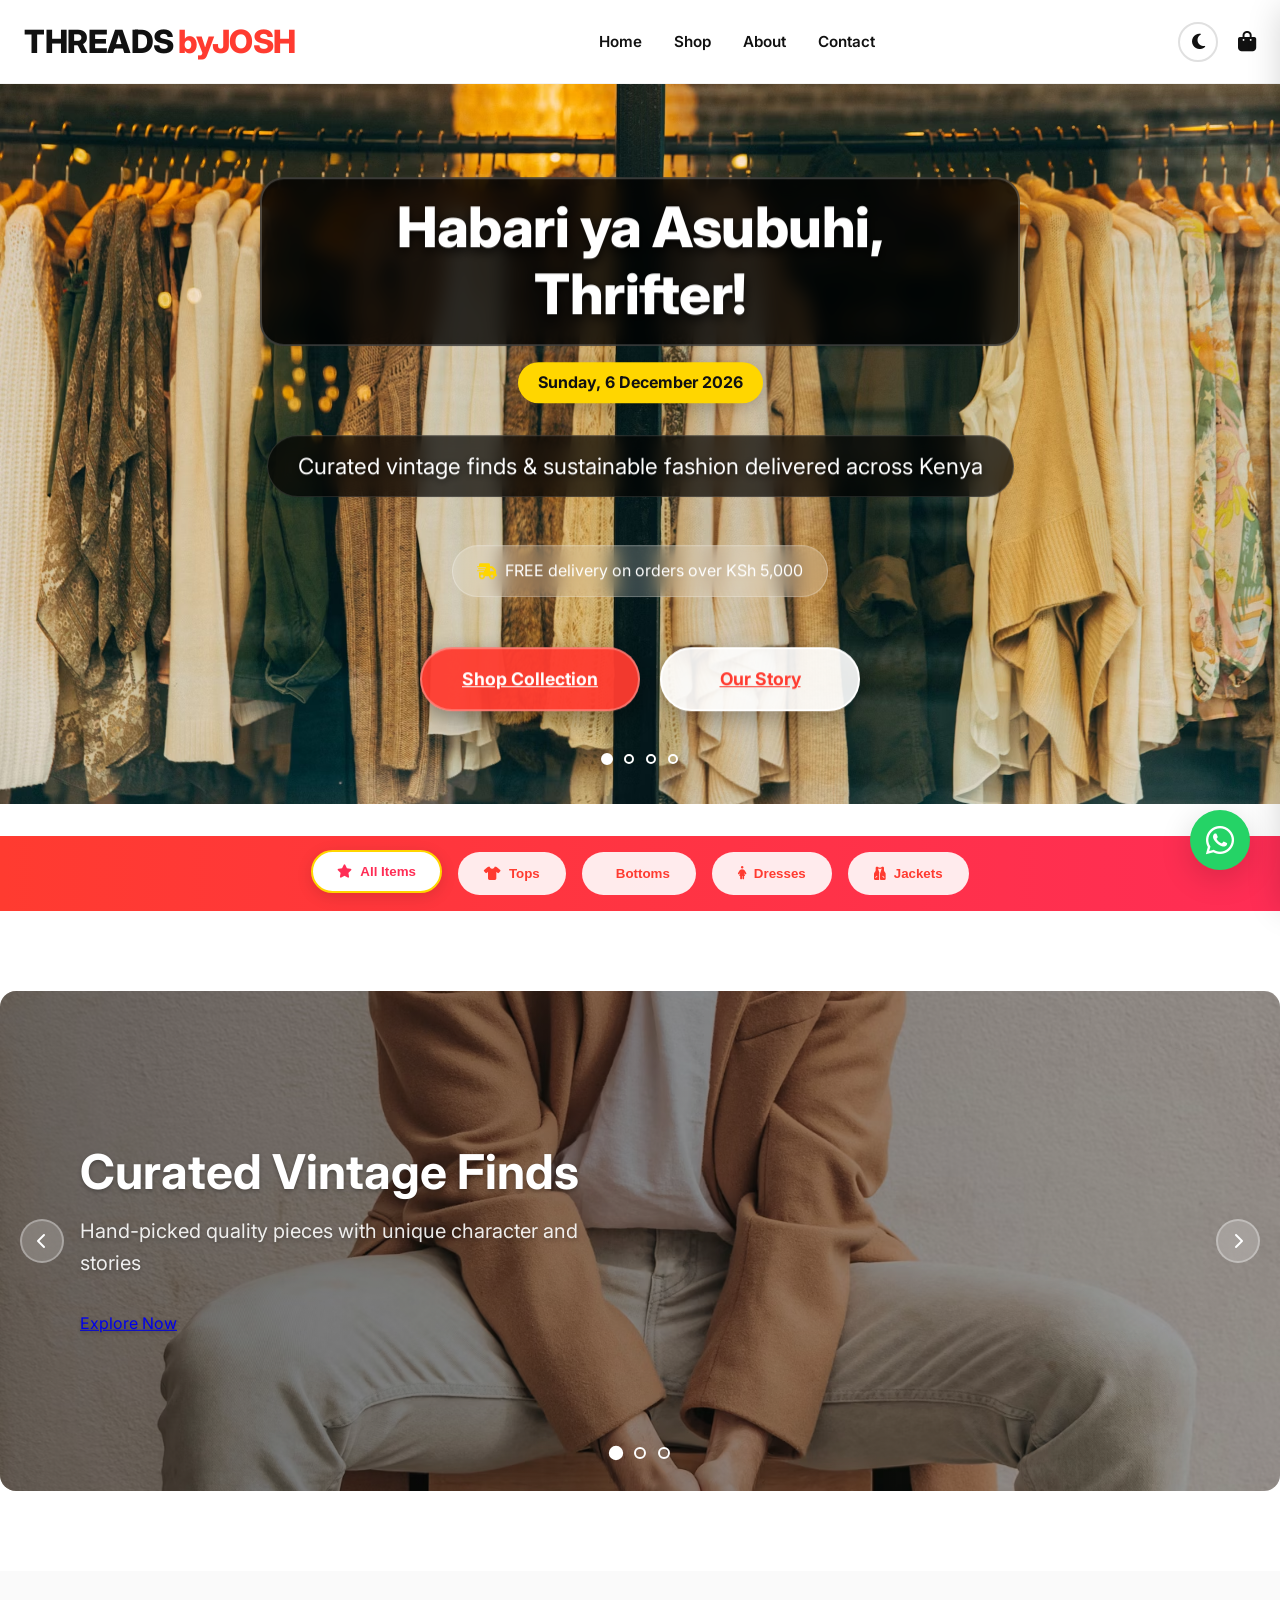
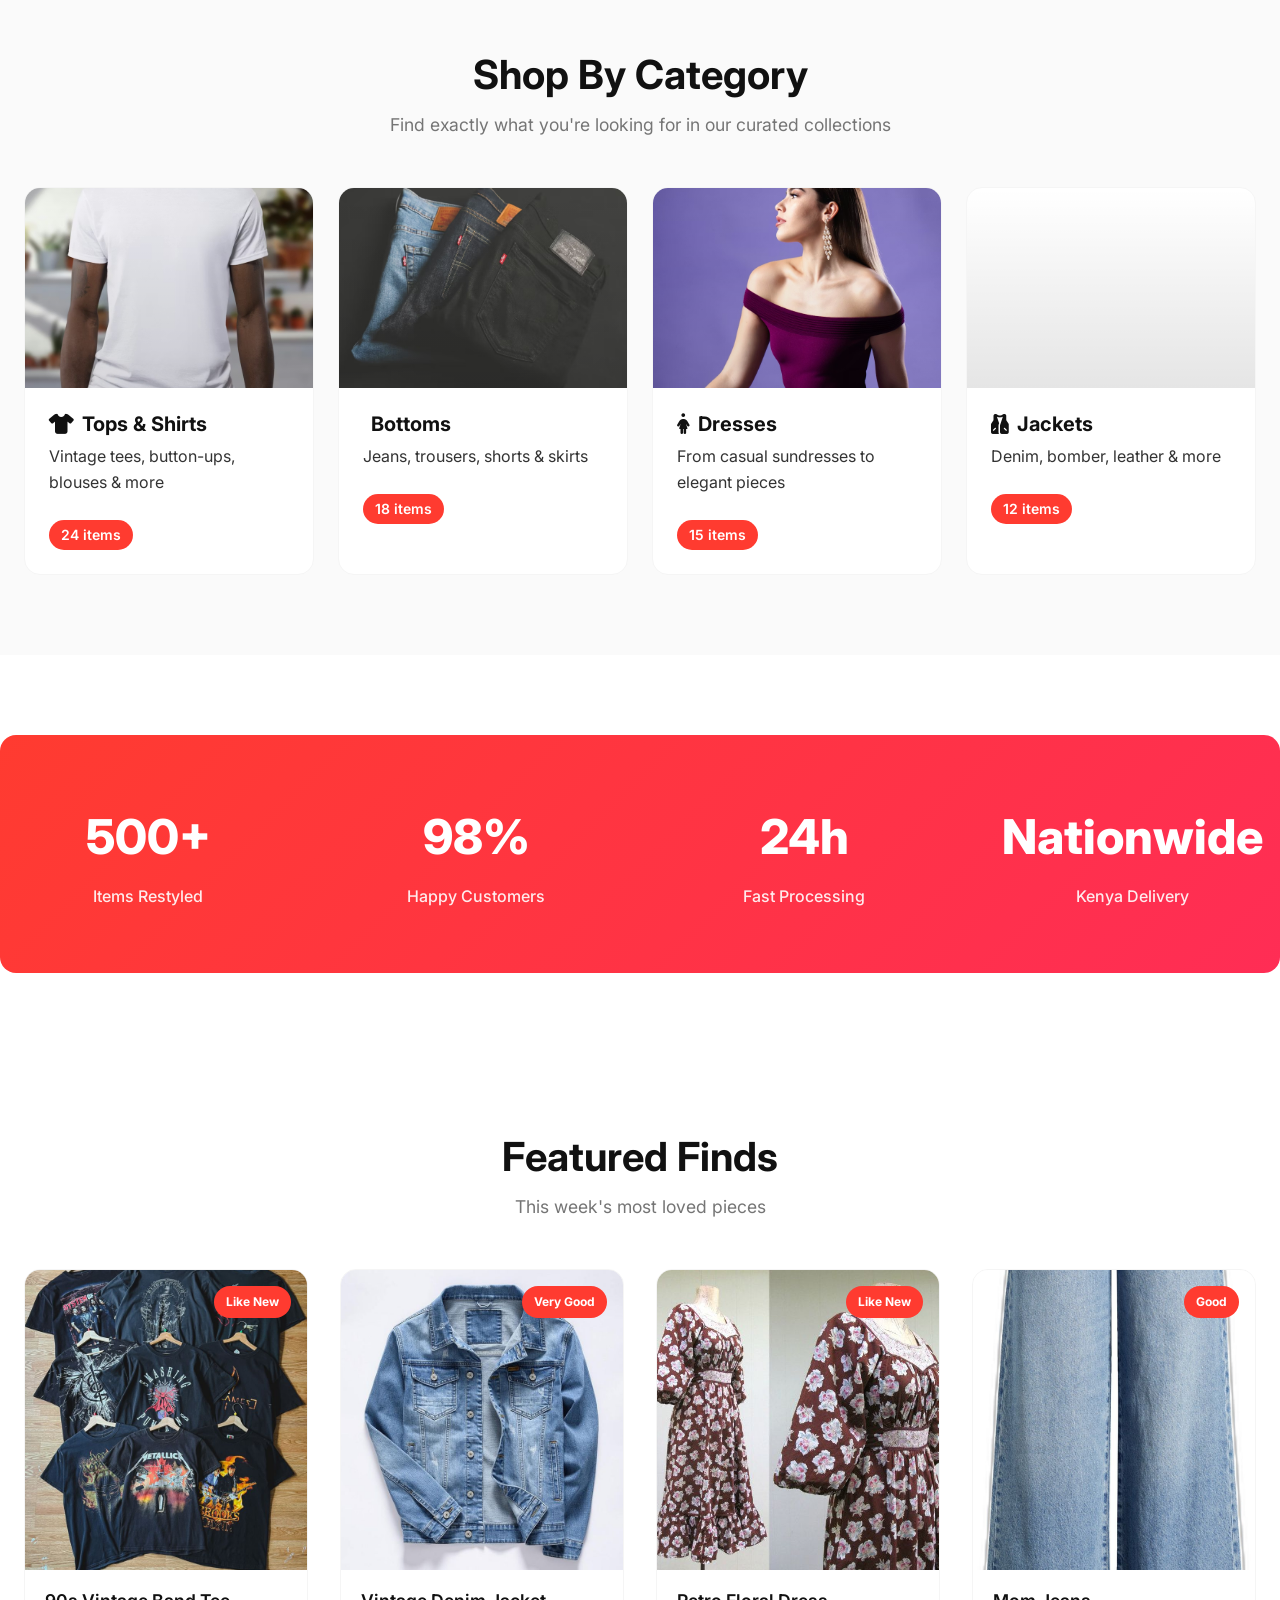
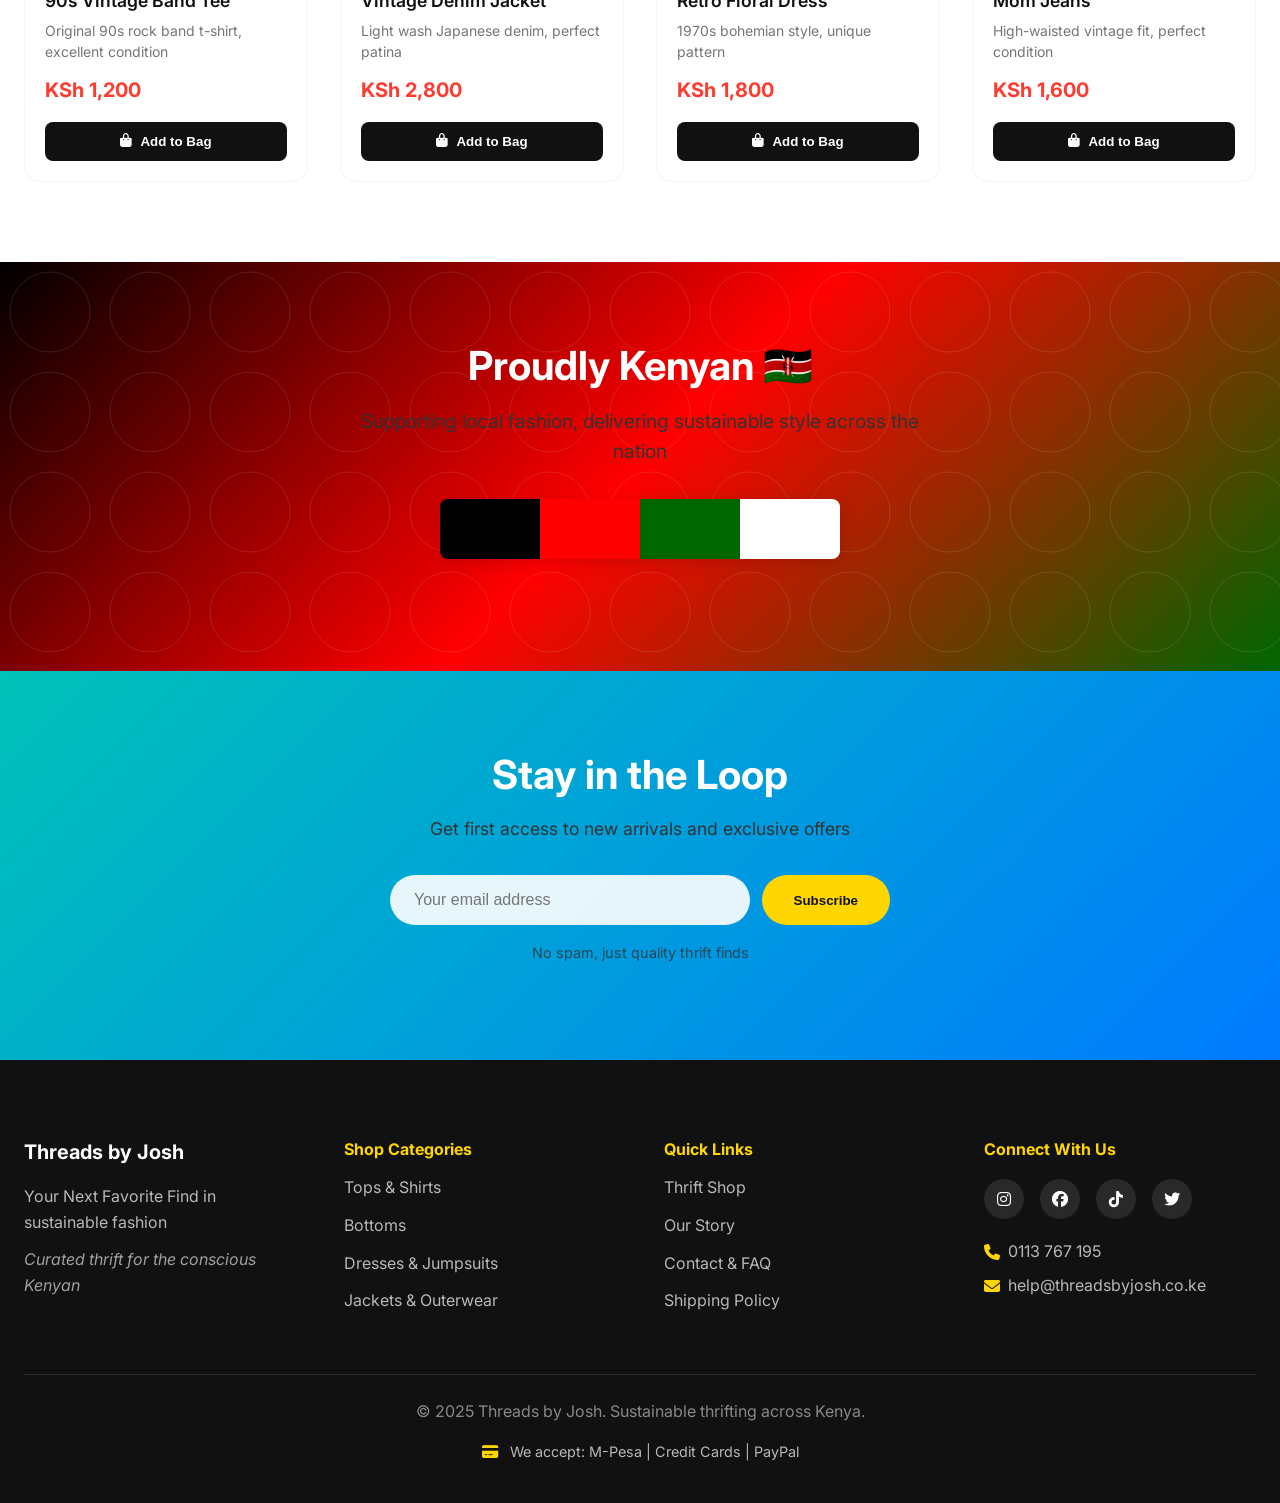
==== commit f38d0937: "Fix favicon and clean up head section" ====
--- a/index.html
+++ b/index.html
@@ -1,30 +1,14 @@
 <!DOCTYPE html>
 <html lang="en">
 <head>
-
-    
-    <!-- Add these favicon lines -->
-    <link rel="apple-touch-icon" sizes="180x180" href="/apple-touch-icon.png">
-    <link rel="icon" type="image/png" sizes="32x32" href="/favicon-32x32.png">
-    <link rel="icon" type="image/png" sizes="16x16" href="/favicon-16x16.png">
-    <link rel="manifest" href="/site.webmanifest">
-    
-    <!-- If you just have one logo file (simplest option) -->
-    <link rel="shortcut icon" href="favicon.ico" type="image/x-icon">
-    <link rel="icon" href="logo.png" type="image/png">
-    
-    <!-- Or for a simple SVG logo -->
-    <link rel="icon" href="logo.svg" type="image/svg+xml">
-    
-    <!-- Your existing code continues... -->
     <meta charset="UTF-8">
     <meta name="viewport" content="width=device-width, initial-scale=1.0">
     <title>Threads by Josh | Sustainable Thrift Store Kenya</title>
-    <!-- Rest of your head section -->
-
-    <meta charset="UTF-8">
-    <meta name="viewport" content="width=device-width, initial-scale=1.0">
-    <title>Threads by Josh | Sustainable Thrift Store Kenya</title>
+    
+    <!-- Favicon - using your logo -->
+    <link rel="icon" type="image/png" href="logo.png">
+    <link rel="shortcut icon" href="logo.png">
+    
     <link rel="stylesheet" href="style.css">
     <link rel="stylesheet" href="https://cdnjs.cloudflare.com/ajax/libs/font-awesome/6.4.0/css/all.min.css">
     <link href="https://fonts.googleapis.com/css2?family=Inter:wght@300;400;500;600;700;800&display=swap" rel="stylesheet">
@@ -57,7 +41,6 @@
     <!-- Hero Section with Slider Background -->
     <section class="hero-slider">
         <div class="hero-slides">
-            <!-- Using your local hero images -->
             <div class="hero-slide" style="background-image: url('images/hero/hero-bg-1.jpg');"></div>
             <div class="hero-slide" style="background-image: url('images/hero/hero-bg-2.jpg');"></div>
             <div class="hero-slide" style="background-image: url('images/hero/hero-bg-3.jpg');"></div>
@@ -88,7 +71,7 @@
         </div>
     </section>
 
-    <!-- Category Navigation -->
+    <!-- Rest of your content remains the same -->
     <section class="category-nav">
         <div class="container">
             <button class="category-btn active" data-category="all">
@@ -109,10 +92,8 @@
         </div>
     </section>
 
-    <!-- Main Image Slider -->
     <section class="image-slider">
         <div class="slider-container">
-            <!-- Using your local slider images -->
             <div class="slide" style="background-image: url('images/slider/slider-fashion-1.jpg');">
                 <div class="slide-content">
                     <h3>Curated Vintage Finds</h3>
@@ -120,7 +101,6 @@
                     <a href="products.html" class="btn" style="margin-top: 20px;">Explore Now</a>
                 </div>
             </div>
-            
             <div class="slide" style="background-image: url('images/slider/slider-fashion-2.jpg');">
                 <div class="slide-content">
                     <h3>Nairobi Street Style</h3>
@@ -128,7 +108,6 @@
                     <a href="products.html" class="btn" style="margin-top: 20px;">Shop Styles</a>
                 </div>
             </div>
-            
             <div class="slide" style="background-image: url('images/slider/slider-fashion-3.jpg');">
                 <div class="slide-content">
                     <h3>Sustainable Fashion</h3>
@@ -137,14 +116,8 @@
                 </div>
             </div>
         </div>
-        
-        <button class="slider-nav slider-prev">
-            <i class="fas fa-chevron-left"></i>
-        </button>
-        <button class="slider-nav slider-next">
-            <i class="fas fa-chevron-right"></i>
-        </button>
-        
+        <button class="slider-nav slider-prev"><i class="fas fa-chevron-left"></i></button>
+        <button class="slider-nav slider-next"><i class="fas fa-chevron-right"></i></button>
         <div class="slider-dots">
             <button class="slider-dot active"></button>
             <button class="slider-dot"></button>
@@ -152,16 +125,13 @@
         </div>
     </section>
 
-    <!-- Shop Categories Grid -->
     <section class="categories-section">
         <div class="container">
             <div class="section-header">
                 <h2>Shop By Category</h2>
                 <p class="section-subtitle">Find exactly what you're looking for in our curated collections</p>
             </div>
-            
             <div class="categories-grid">
-                <!-- Category 1 -->
                 <a href="products.html?category=tops" class="category-card" data-category="tops">
                     <div class="category-image" style="background-image: url('images/categories/tops-category.jpg');"></div>
                     <div class="category-content">
@@ -170,8 +140,6 @@
                         <span class="category-count">24 items</span>
                     </div>
                 </a>
-                
-                <!-- Category 2 -->
                 <a href="products.html?category=bottoms" class="category-card" data-category="bottoms">
                     <div class="category-image" style="background-image: url('images/categories/bottoms-category.jpg');"></div>
                     <div class="category-content">
@@ -180,8 +148,6 @@
                         <span class="category-count">18 items</span>
                     </div>
                 </a>
-                
-                <!-- Category 3 -->
                 <a href="products.html?category=dresses" class="category-card" data-category="dresses">
                     <div class="category-image" style="background-image: url('images/categories/dresses-category.jpg');"></div>
                     <div class="category-content">
@@ -190,8 +156,6 @@
                         <span class="category-count">15 items</span>
                     </div>
                 </a>
-                
-                <!-- Category 4 -->
                 <a href="products.html?category=jackets" class="category-card" data-category="jackets">
                     <div class="category-image" style="background-image: url('images/categories/jackets-category.jpg');"></div>
                     <div class="category-content">
@@ -204,7 +168,6 @@
         </div>
     </section>
 
-    <!-- Quick Stats -->
     <div class="quick-stats">
         <div class="stat-item">
             <span class="stat-number">500+</span>
@@ -224,16 +187,13 @@
         </div>
     </div>
 
-    <!-- Featured Products -->
     <section class="featured-products">
         <div class="container">
             <div class="section-header">
                 <h2>Featured Finds</h2>
                 <p class="section-subtitle">This week's most loved pieces</p>
             </div>
-            
             <div class="products-grid">
-                <!-- Product 1 -->
                 <div class="product-card">
                     <div class="product-image" style="background-image: url('images/products/90s-band-tee.jpg');">
                         <span class="product-badge">Like New</span>
@@ -242,13 +202,9 @@
                         <h3 class="product-title">90s Vintage Band Tee</h3>
                         <p class="product-description">Original 90s rock band t-shirt, excellent condition</p>
                         <div class="product-price">KSh 1,200</div>
-                        <button class="add-to-cart" data-id="1">
-                            <i class="fas fa-shopping-bag"></i> Add to Bag
-                        </button>
-                    </div>
-                </div>
-                
-                <!-- Product 2 -->
+                        <button class="add-to-cart" data-id="1"><i class="fas fa-shopping-bag"></i> Add to Bag</button>
+                    </div>
+                </div>
                 <div class="product-card">
                     <div class="product-image" style="background-image: url('images/products/vintage-denim-jacket.jpg');">
                         <span class="product-badge">Very Good</span>
@@ -257,13 +213,9 @@
                         <h3 class="product-title">Vintage Denim Jacket</h3>
                         <p class="product-description">Light wash Japanese denim, perfect patina</p>
                         <div class="product-price">KSh 2,800</div>
-                        <button class="add-to-cart" data-id="2">
-                            <i class="fas fa-shopping-bag"></i> Add to Bag
-                        </button>
-                    </div>
-                </div>
-                
-                <!-- Product 3 -->
+                        <button class="add-to-cart" data-id="2"><i class="fas fa-shopping-bag"></i> Add to Bag</button>
+                    </div>
+                </div>
                 <div class="product-card">
                     <div class="product-image" style="background-image: url('images/products/retro-floral-dress.jpg');">
                         <span class="product-badge">Like New</span>
@@ -272,13 +224,9 @@
                         <h3 class="product-title">Retro Floral Dress</h3>
                         <p class="product-description">1970s bohemian style, unique pattern</p>
                         <div class="product-price">KSh 1,800</div>
-                        <button class="add-to-cart" data-id="3">
-                            <i class="fas fa-shopping-bag"></i> Add to Bag
-                        </button>
-                    </div>
-                </div>
-                
-                <!-- Product 4 -->
+                        <button class="add-to-cart" data-id="3"><i class="fas fa-shopping-bag"></i> Add to Bag</button>
+                    </div>
+                </div>
                 <div class="product-card">
                     <div class="product-image" style="background-image: url('images/products/mom-jeans.jpg');">
                         <span class="product-badge">Good</span>
@@ -287,16 +235,13 @@
                         <h3 class="product-title">Mom Jeans</h3>
                         <p class="product-description">High-waisted vintage fit, perfect condition</p>
                         <div class="product-price">KSh 1,600</div>
-                        <button class="add-to-cart" data-id="4">
-                            <i class="fas fa-shopping-bag"></i> Add to Bag
-                        </button>
-                    </div>
-                </div>
-            </div>
-        </div>
-    </section>
-
-    <!-- Kenya Pride -->
+                        <button class="add-to-cart" data-id="4"><i class="fas fa-shopping-bag"></i> Add to Bag</button>
+                    </div>
+                </div>
+            </div>
+        </div>
+    </section>
+
     <section class="kenya-pride">
         <div class="container">
             <h2>Proudly Kenyan 🇰🇪</h2>
@@ -312,102 +257,77 @@
         </div>
     </section>
 
-    <!-- Newsletter -->
     <section class="newsletter">
         <div class="container">
             <h2>Stay in the Loop</h2>
-            <p style="margin: 1rem 0; font-size: 1.1rem;">
-                Get first access to new arrivals and exclusive offers
-            </p>
+            <p style="margin: 1rem 0; font-size: 1.1rem;">Get first access to new arrivals and exclusive offers</p>
             <form class="newsletter-form">
                 <input type="email" class="newsletter-input" placeholder="Your email address" required>
                 <button type="submit" class="newsletter-btn">Subscribe</button>
             </form>
-            <p style="margin-top: 1rem; font-size: 0.9rem; opacity: 0.8;">
-                No spam, just quality thrift finds
-            </p>
-        </div>
-    </section>
-
-    <!-- Footer -->
-
-<!-- Footer -->
-<footer>
-    <div class="container">
-        <div class="footer-content">
-            <div class="footer-section">
-                <h3>Threads by Josh</h3>
-                <p>Your Next Favorite Find in sustainable fashion</p>
-                <p class="footer-tagline">Curated thrift for the conscious Kenyan</p>
-            </div>
-            <div class="footer-section">
-                <h4>Shop Categories</h4>
-                <a href="products.html?category=tops">Tops & Shirts</a>
-                <a href="products.html?category=bottoms">Bottoms</a>
-                <a href="products.html?category=dresses">Dresses & Jumpsuits</a>
-                <a href="products.html?category=jackets">Jackets & Outerwear</a>
-            </div>
-            <div class="footer-section">
-                <h4>Quick Links</h4>
-                <a href="products.html">Thrift Shop</a>
-                <a href="about.html">Our Story</a>
-                <a href="contact.html">Contact & FAQ</a>
-                <a href="contact.html#shipping">Shipping Policy</a>
-            </div>
-            <div class="footer-section">
-                <h4>Connect With Us</h4>
-                <div class="social-icons">
-                    <a href="https://instagram.com/threadsbyjosh" target="_blank" aria-label="Instagram"><i class="fab fa-instagram"></i></a>
-                    <a href="https://facebook.com/threadsbyjosh" target="_blank" aria-label="Facebook"><i class="fab fa-facebook"></i></a>
-                    <a href="https://tiktok.com/@threadsbyjosh" target="_blank" aria-label="TikTok"><i class="fab fa-tiktok"></i></a>
-                    <a href="https://x.com/threadsbyjosh" target="_blank" aria-label="X/Twitter"><i class="fab fa-twitter"></i></a>
-                </div>
-                <div class="contact-info">
-                    <p><i class="fas fa-phone"></i> 0113 767 195</p>
-                    <p><i class="fas fa-envelope"></i> help@threadsbyjosh.co.ke</p>
-                </div>
-            </div>
-        </div>
-        <p class="copyright">&copy; 2025 Threads by Josh. Sustainable thrifting across Kenya.</p>
-        <p class="payment-methods">
-            <i class="fas fa-credit-card"></i> We accept: M-Pesa | Credit Cards | PayPal
-        </p>
-    </div>
-</footer>
-
-   
-
-    <!-- Cart Sidebar -->
+            <p style="margin-top: 1rem; font-size: 0.9rem; opacity: 0.8;">No spam, just quality thrift finds</p>
+        </div>
+    </section>
+
+    <footer>
+        <div class="container">
+            <div class="footer-content">
+                <div class="footer-section">
+                    <h3>Threads by Josh</h3>
+                    <p>Your Next Favorite Find in sustainable fashion</p>
+                    <p class="footer-tagline">Curated thrift for the conscious Kenyan</p>
+                </div>
+                <div class="footer-section">
+                    <h4>Shop Categories</h4>
+                    <a href="products.html?category=tops">Tops & Shirts</a>
+                    <a href="products.html?category=bottoms">Bottoms</a>
+                    <a href="products.html?category=dresses">Dresses & Jumpsuits</a>
+                    <a href="products.html?category=jackets">Jackets & Outerwear</a>
+                </div>
+                <div class="footer-section">
+                    <h4>Quick Links</h4>
+                    <a href="products.html">Thrift Shop</a>
+                    <a href="about.html">Our Story</a>
+                    <a href="contact.html">Contact & FAQ</a>
+                    <a href="contact.html#shipping">Shipping Policy</a>
+                </div>
+                <div class="footer-section">
+                    <h4>Connect With Us</h4>
+                    <div class="social-icons">
+                        <a href="https://instagram.com/threadsbyjosh" target="_blank"><i class="fab fa-instagram"></i></a>
+                        <a href="https://facebook.com/threadsbyjosh" target="_blank"><i class="fab fa-facebook"></i></a>
+                        <a href="https://tiktok.com/@threadsbyjosh" target="_blank"><i class="fab fa-tiktok"></i></a>
+                        <a href="https://x.com/threadsbyjosh" target="_blank"><i class="fab fa-twitter"></i></a>
+                    </div>
+                    <div class="contact-info">
+                        <p><i class="fas fa-phone"></i> 0113 767 195</p>
+                        <p><i class="fas fa-envelope"></i> help@threadsbyjosh.co.ke</p>
+                    </div>
+                </div>
+            </div>
+            <p class="copyright">&copy; 2025 Threads by Josh. Sustainable thrifting across Kenya.</p>
+            <p class="payment-methods"><i class="fas fa-credit-card"></i> We accept: M-Pesa | Credit Cards | PayPal</p>
+        </div>
+    </footer>
+
     <div class="cart-sidebar">
         <div class="cart-header">
             <h3>Your Bag</h3>
-            <button class="close-cart">
-                <i class="fas fa-times"></i>
-            </button>
-        </div>
-        <div class="cart-items">
-            <!-- Cart items will be added here -->
-        </div>
+            <button class="close-cart"><i class="fas fa-times"></i></button>
+        </div>
+        <div class="cart-items"></div>
         <div class="cart-total">
             <h4>Total: KSh <span id="cartTotal">0</span></h4>
             <button class="checkout-btn">Proceed to Checkout</button>
-            <p style="margin-top: 1rem; font-size: 0.9rem; opacity: 0.7;">
-                Free delivery on orders over KSh 5,000
-            </p>
+            <p style="margin-top: 1rem; font-size: 0.9rem; opacity: 0.7;">Free delivery on orders over KSh 5,000</p>
         </div>
     </div>
-    
     <div class="cart-overlay"></div>
 
-    <!-- WhatsApp Float -->
-    <a href="https://wa.me/254113767195?text=Hello%20Threads%20by%20Josh!%20I%20have%20a%20question%20about%20your%20thrift%20store." 
-       class="whatsapp-float" 
-       target="_blank" 
-       aria-label="Chat on WhatsApp">
+    <a href="https://wa.me/254113767195?text=Hello%20Threads%20by%20Josh!%20I%20have%20a%20question%20about%20your%20thrift%20store." class="whatsapp-float" target="_blank">
         <i class="fab fa-whatsapp"></i>
     </a>
 
     <script src="script.js"></script>
 </body>
-</html>
-<link rel="icon" href="logo.png" type="image/png">+</html>
